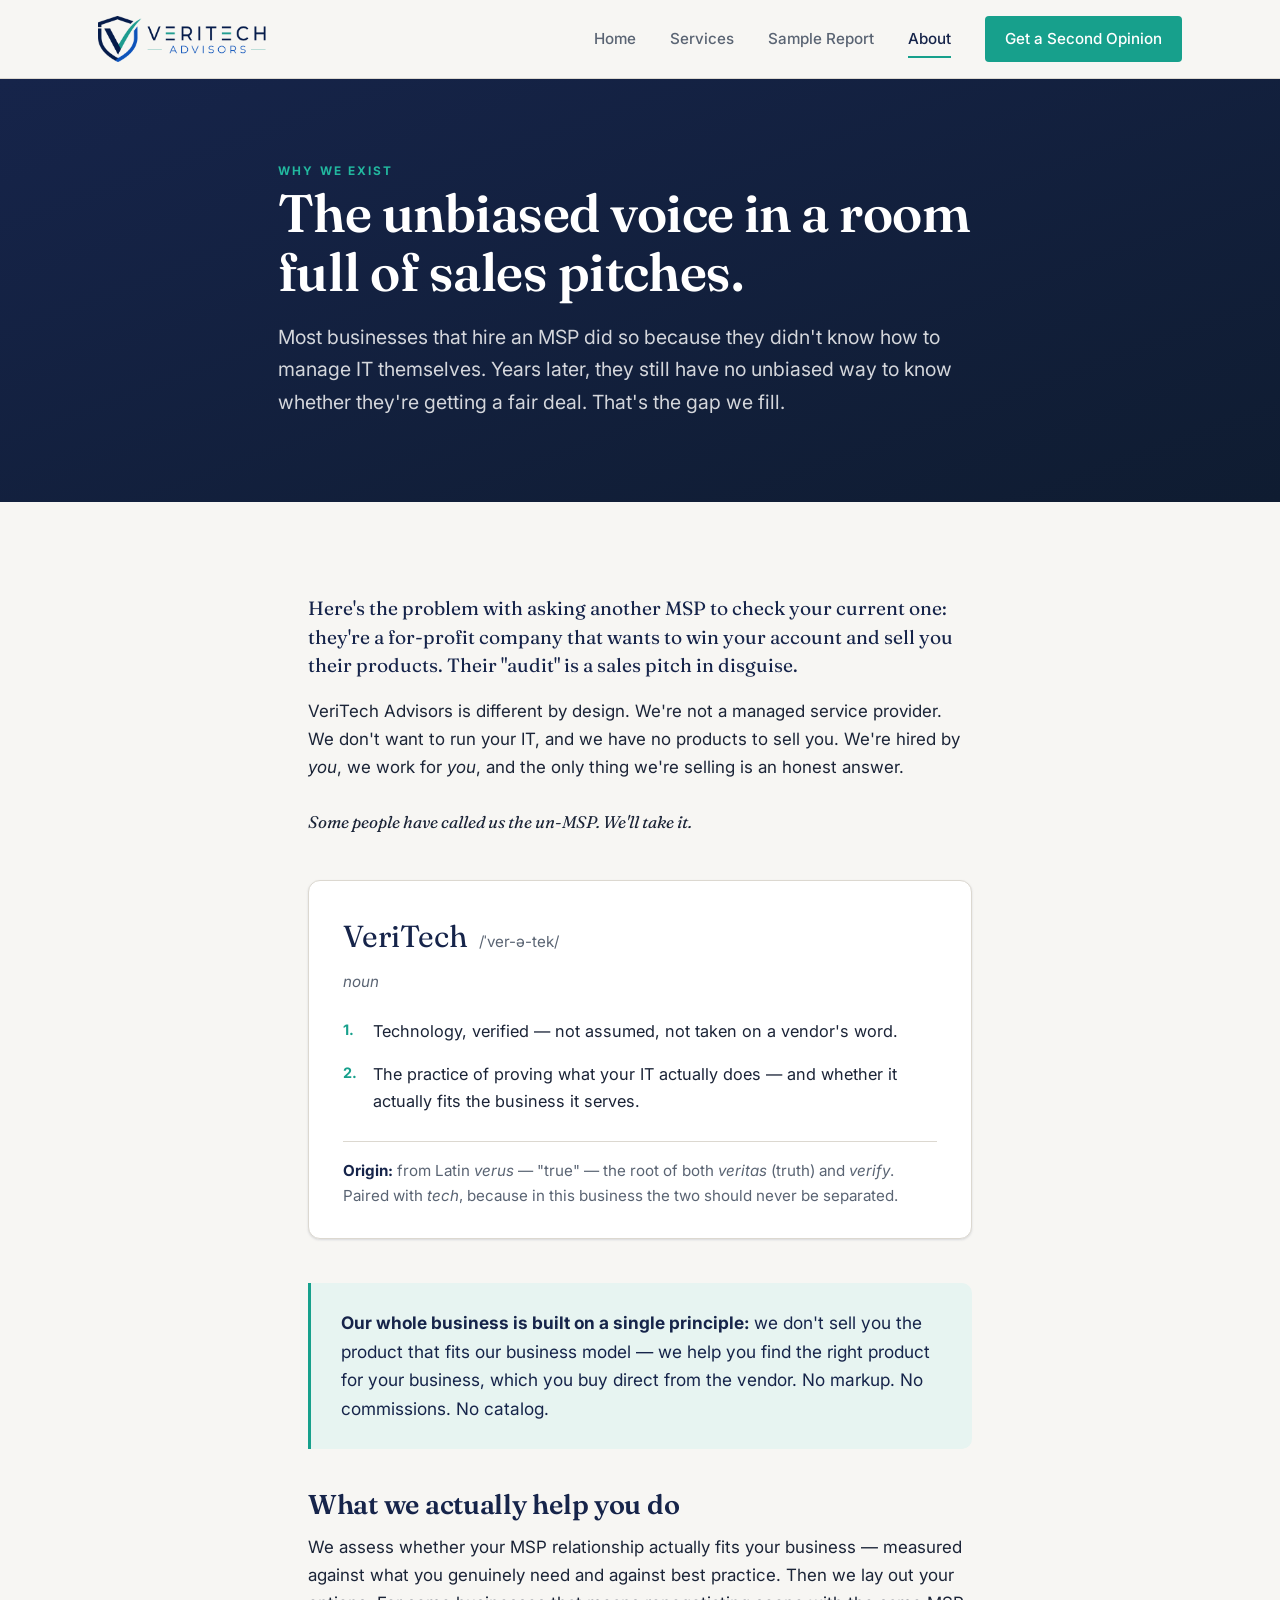
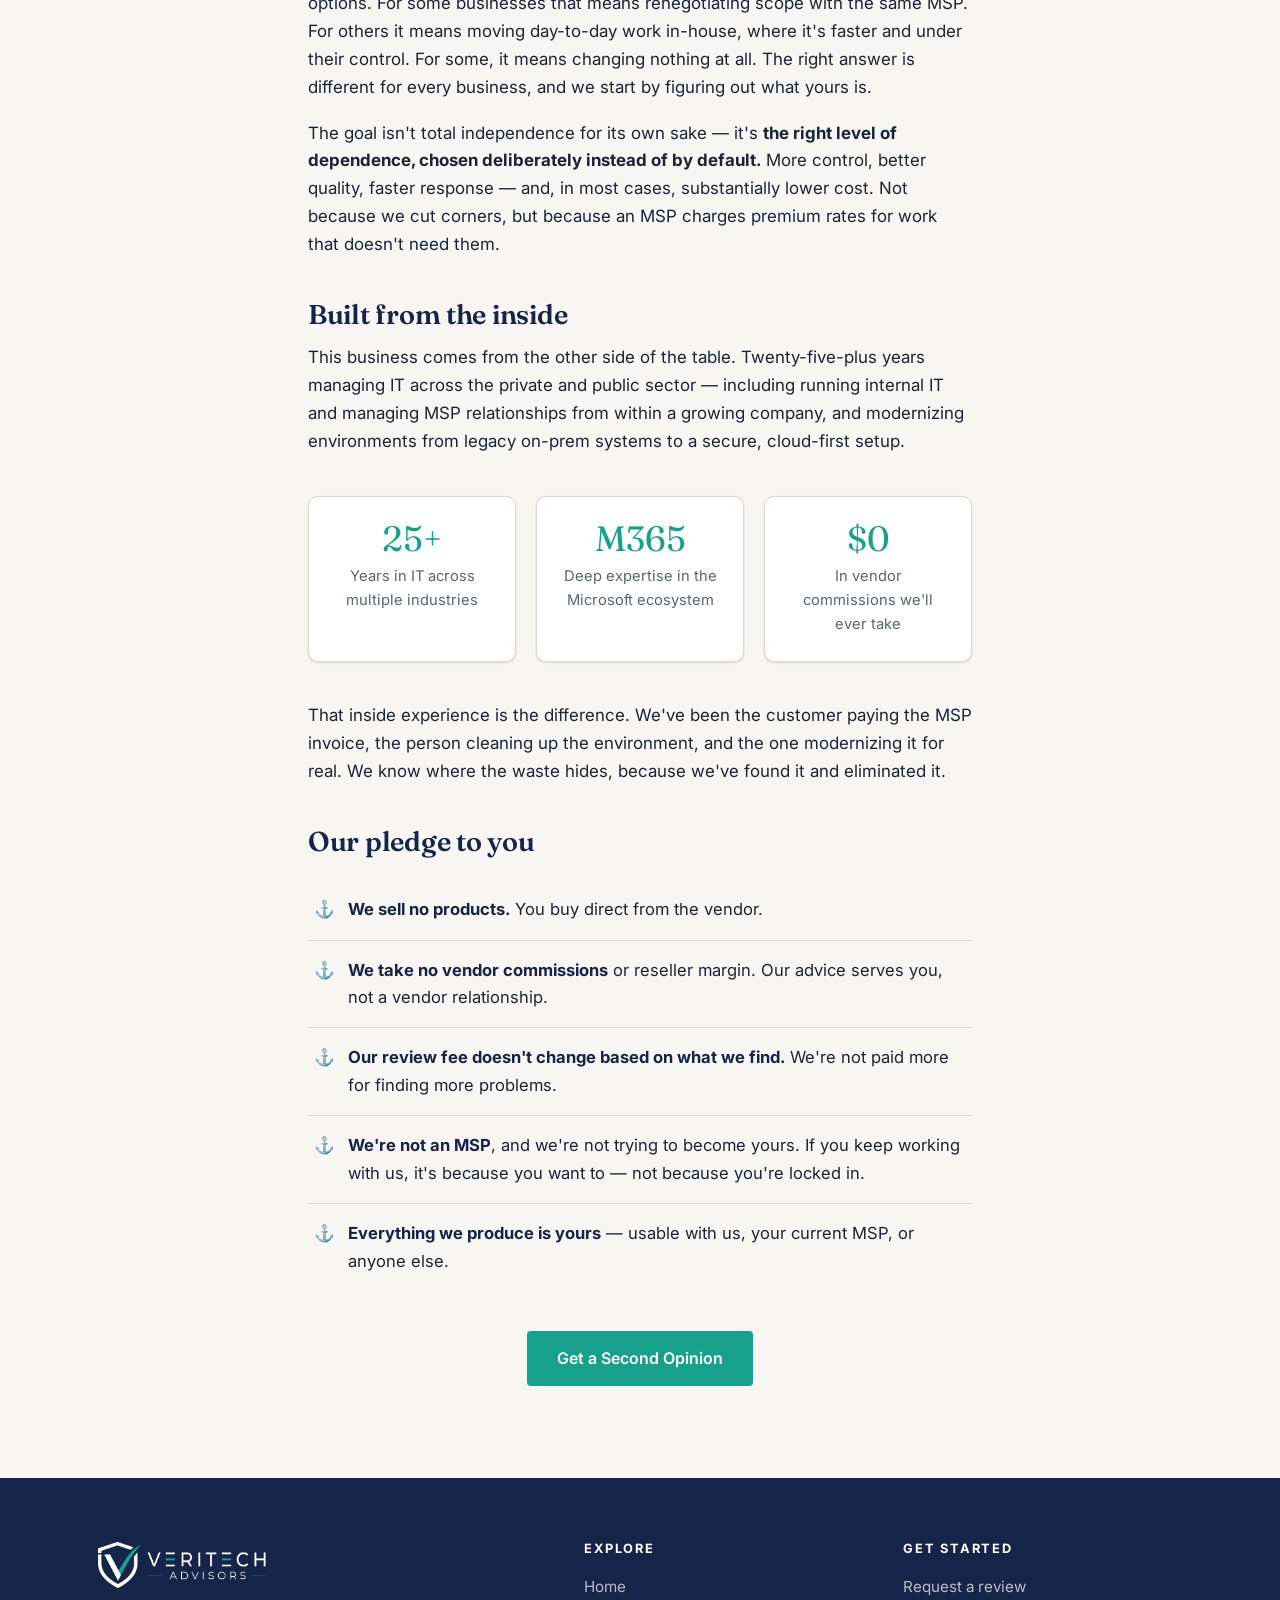
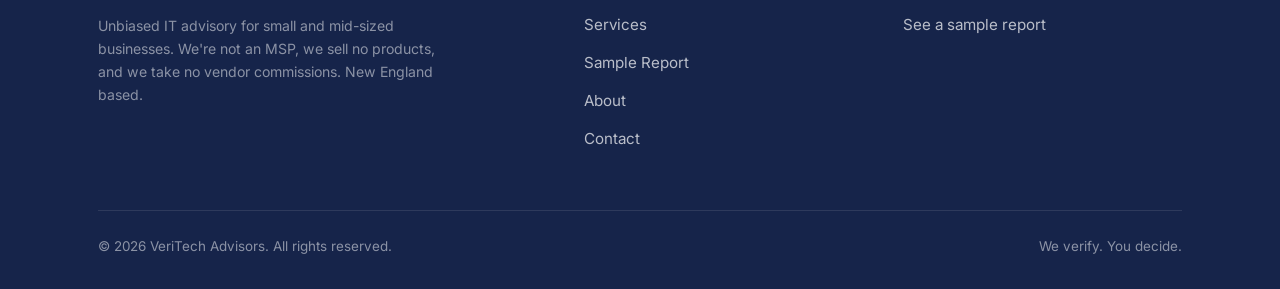
==== about.html @ 430ffaa1 "Update about.html" ====
<!DOCTYPE html>
<html lang="en">
<head>
<meta charset="UTF-8">
<meta name="viewport" content="width=device-width, initial-scale=1.0">
<title>About — VeriTech Advisors</title>
<meta name="description" content="Why VeriTech Advisors exists: unbiased IT advice with no products to sell, built by someone who's managed IT and MSP relationships from the inside.">
<link rel="preconnect" href="https://fonts.googleapis.com">
<link rel="preconnect" href="https://fonts.gstatic.com" crossorigin>
<link href="https://fonts.googleapis.com/css2?family=Fraunces:opsz,wght@9..144,400;9..144,500;9..144,600&family=Inter:wght@400;500;600;700&display=swap" rel="stylesheet">
<link rel="icon" type="image/png" href="assets/mark.png">
<link rel="stylesheet" href="styles.css">
<style>
.page-hero { background: linear-gradient(160deg, var(--navy), #0f1c31); color: var(--white); padding: 76px 0 84px; }
.page-hero .wrap { max-width: 780px; }
.page-hero h1 { color: var(--white); font-size: clamp(2.2rem, 4.5vw, 3.3rem); }
.page-hero p { color: rgba(255,255,255,.82); font-size: 1.22rem; margin-top: 20px; }

.prose { max-width: 720px; margin: 0 auto; }
.prose h2 { font-size: 1.7rem; margin: 40px 0 14px; }
.prose h2:first-child { margin-top: 0; }
.prose p { font-size: 1.06rem; color: var(--ink); margin-bottom: 18px; }
.prose p.big { font-size: 1.2rem; color: var(--navy); font-family: var(--font-display); line-height: 1.5; }

.why { background: var(--teal-soft); border-left: 3px solid var(--teal); padding: 26px 30px; border-radius: 0 10px 10px 0; margin: 30px 0; }
.aside-line { font-family: var(--font-display); font-size: 1.35rem; color: var(--teal); font-style: italic; margin: 26px 0 !important; }

/* etymology / dictionary entry */
.etym {
  background: var(--white); border: 1px solid var(--line);
  border-radius: 12px; padding: 30px 34px; margin: 44px 0;
  box-shadow: var(--shadow-sm);
}
.etym .word {
  font-family: var(--font-display); font-size: 1.9rem; color: var(--navy);
  display: flex; align-items: baseline; gap: 12px; flex-wrap: wrap;
}
.etym .word .pron { font-family: var(--font-body); font-size: .95rem; color: var(--muted); font-weight: 400; }
.etym .pos { font-style: italic; color: var(--muted); font-size: .95rem; margin: 8px 0 16px; }
.etym .defs { list-style: none; }
.etym .defs li {
  padding: 8px 0 8px 30px; position: relative; font-size: 1.02rem; color: var(--ink);
}
.etym .defs li .n {
  position: absolute; left: 0; top: 8px; color: var(--teal);
  font-weight: 700; font-size: .9rem;
}
.etym .root {
  margin-top: 18px; padding-top: 16px; border-top: 1px solid var(--line);
  font-size: .95rem; color: var(--muted);
}
.etym .root strong { color: var(--navy); }
.why p { margin: 0; font-size: 1.08rem; color: var(--navy); }

.creds { display: grid; grid-template-columns: repeat(3,1fr); gap: 20px; margin: 40px 0; }
.cred { background: var(--white); border: 1px solid var(--line); border-radius: 10px; padding: 24px; text-align: center; box-shadow: var(--shadow-sm); }
.cred .n { font-family: var(--font-display); font-size: 2.2rem; color: var(--teal); line-height: 1; }
.cred p { font-size: .92rem; color: var(--muted); margin: 8px 0 0; }

.pledge2 { list-style: none; margin: 24px 0; }
.pledge2 li { padding: 16px 0 16px 40px; position: relative; border-bottom: 1px solid var(--line); font-size: 1.04rem; }
.pledge2 li:last-child { border-bottom: 0; }
.pledge2 li::before { content: '⚓'; position: absolute; left: 6px; }
.pledge2 strong { color: var(--navy); }

@media (max-width: 720px) { .creds { grid-template-columns: 1fr; } }
</style>
</head>
<body>

<header class="site-header">
  <div class="wrap nav">
    <a href="index.html" class="brand"><img src="assets/logo.png" alt="VeriTech Advisors"></a>
    <button class="nav-toggle" aria-label="Menu" onclick="document.getElementById('navlinks').classList.toggle('open')">
      <span></span><span></span><span></span>
    </button>
    <nav class="nav-links" id="navlinks">
      <a href="index.html">Home</a>
      <a href="services.html">Services</a>
      <a href="sample-report.html">Sample Report</a>
      <a href="about.html" class="active">About</a>
      <a href="contact.html" class="nav-cta">Get a Second Opinion</a>
    </nav>
  </div>
</header>

<section class="page-hero">
  <div class="wrap">
    <span class="eyebrow" style="color:var(--teal-bright);">Why we exist</span>
    <h1>The unbiased voice in a room full of sales pitches.</h1>
    <p>Most businesses that hire an MSP did so because they didn't know how to manage IT themselves. Years later, they still have no unbiased way to know whether they're getting a fair deal. That's the gap we fill.</p>
  </div>
</section>

<section class="section">
  <div class="wrap prose">
    <p class="big">Here's the problem with asking another MSP to check your current one: they're a for-profit company that wants to win your account and sell you their products. Their "audit" is a sales pitch in disguise.</p>

    <p>VeriTech Advisors is different by design. We're not a managed service provider. We don't want to run your IT, and we have no products to sell you. We're hired by <em>you</em>, we work for <em>you</em>, and the only thing we're selling is an honest answer.</p>

    <p class="aside-line">Some people have called us the un-MSP. We'll take it.</p>

    <div class="etym">
      <div class="word">VeriTech <span class="pron">/ˈver-ə-tek/</span></div>
      <div class="pos">noun</div>
      <ul class="defs">
        <li><span class="n">1.</span> Technology, verified — not assumed, not taken on a vendor's word.</li>
        <li><span class="n">2.</span> The practice of proving what your IT actually does — and whether it actually fits the business it serves.</li>
      </ul>
      <div class="root">
        <strong>Origin:</strong> from Latin <em>verus</em> — "true" — the root of both <em>veritas</em> (truth) and <em>verify</em>. Paired with <em>tech</em>, because in this business the two should never be separated.
      </div>
    </div>

    <div class="why">
      <p><strong>Our whole business is built on a single principle:</strong> we don't sell you the product that fits our business model — we help you find the right product for your business, which you buy direct from the vendor. No markup. No commissions. No catalog.</p>
    </div>

    <h2>What we actually help you do</h2>
    <p>We assess whether your MSP relationship actually fits your business — measured against what you genuinely need and against best practice. Then we lay out your options. For some businesses that means renegotiating scope with the same MSP. For others it means moving day-to-day work in-house, where it's faster and under their control. For some, it means changing nothing at all. The right answer is different for every business, and we start by figuring out what yours is.</p>

    <p>The goal isn't total independence for its own sake — it's <strong>the right level of dependence, chosen deliberately instead of by default.</strong> More control, better quality, faster response — and, in most cases, substantially lower cost. Not because we cut corners, but because an MSP charges premium rates for work that doesn't need them.</p>

    <h2>Built from the inside</h2>
    <p>This business comes from the other side of the table. Twenty-five-plus years managing IT across the private and public sector — including running internal IT and managing MSP relationships from within a growing company, and modernizing environments from legacy on-prem systems to a secure, cloud-first setup.</p>

    <div class="creds">
      <div class="cred"><div class="n">25+</div><p>Years in IT across multiple industries</p></div>
      <div class="cred"><div class="n">M365</div><p>Deep expertise in the Microsoft ecosystem</p></div>
      <div class="cred"><div class="n">$0</div><p>In vendor commissions we'll ever take</p></div>
    </div>

    <p>That inside experience is the difference. We've been the customer paying the MSP invoice, the person cleaning up the environment, and the one modernizing it for real. We know where the waste hides, because we've found it and eliminated it.</p>

    <h2>Our pledge to you</h2>
    <ul class="pledge2">
      <li><strong>We sell no products.</strong> You buy direct from the vendor.</li>
      <li><strong>We take no vendor commissions</strong> or reseller margin. Our advice serves you, not a vendor relationship.</li>
      <li><strong>Our review fee doesn't change based on what we find.</strong> We're not paid more for finding more problems.</li>
      <li><strong>We're not an MSP</strong>, and we're not trying to become yours. If you keep working with us, it's because you want to — not because you're locked in.</li>
      <li><strong>Everything we produce is yours</strong> — usable with us, your current MSP, or anyone else.</li>
    </ul>

    <div style="text-align:center; margin-top:40px;">
      <a href="contact.html" class="btn btn-primary">Get a Second Opinion</a>
    </div>
  </div>
</section>

<footer class="site-footer">
  <div class="wrap">
    <div class="footer-grid">
      <div>
        <div class="footer-brand"><img src="assets/logo-light.png" alt="VeriTech Advisors"></div>
        <p class="footer-note">Unbiased IT advisory for small and mid-sized businesses. We're not an MSP, we sell no products, and we take no vendor commissions. New England based.</p>
      </div>
      <div>
        <h4>Explore</h4>
        <ul>
          <li><a href="index.html">Home</a></li>
          <li><a href="services.html">Services</a></li>
          <li><a href="sample-report.html">Sample Report</a></li>
          <li><a href="about.html">About</a></li>
          <li><a href="contact.html">Contact</a></li>
        </ul>
      </div>
      <div>
        <h4>Get started</h4>
        <ul>
          <li><a href="contact.html">Request a review</a></li>
          <li><a href="sample-report.html">See a sample report</a></li>
        </ul>
      </div>
    </div>
    <div class="footer-bottom">
      <span>© 2026 VeriTech Advisors. All rights reserved.</span>
      <span>We verify. You decide.</span>
    </div>
  </div>
</footer>

</body>
</html>
---- styles.css ----
/* ============================================
   VERITECH ADVISORS — Shared Styles
   Navy + teal · verification / trust identity
   ============================================ */

:root {
  --navy:        #16244a;
  --navy-800:    #1d2f5c;
  --navy-700:    #274179;
  --teal:        #17a08c;
  --teal-bright: #22b89f;
  --teal-soft:   #e7f4f1;
  --sand:        #f7f6f3;
  --sand-deep:   #edeae4;
  --ink:         #1b2437;
  --muted:       #5a6473;
  --line:        #dcd8d0;
  --white:       #ffffff;
  --danger:      #c0392b;
  --warn:        #d99512;
  --good:        #17a08c;

  --shadow-sm: 0 1px 3px rgba(22,36,74,.08), 0 1px 2px rgba(22,36,74,.06);
  --shadow-md: 0 8px 30px rgba(22,36,74,.10);
  --shadow-lg: 0 20px 60px rgba(22,36,74,.16);

  --font-display: 'Fraunces', Georgia, serif;
  --font-body: 'Inter', -apple-system, BlinkMacSystemFont, 'Segoe UI', sans-serif;

  --wrap: 1140px;
  --radius: 4px;
}

* { box-sizing: border-box; margin: 0; padding: 0; }
html { scroll-behavior: smooth; }
@media (prefers-reduced-motion: reduce) {
  html { scroll-behavior: auto; }
  *, *::before, *::after { animation-duration: .01ms !important; transition-duration: .01ms !important; }
}

body {
  font-family: var(--font-body);
  color: var(--ink);
  background: var(--sand);
  line-height: 1.65;
  -webkit-font-smoothing: antialiased;
  font-size: 17px;
}

.wrap { max-width: var(--wrap); margin: 0 auto; padding: 0 28px; }

h1, h2, h3, h4 { font-family: var(--font-display); font-weight: 600; line-height: 1.12; color: var(--navy); letter-spacing: -.01em; }
a { color: var(--teal); text-decoration: none; }
a:hover { color: var(--teal-bright); }

.eyebrow {
  font-size: .74rem; font-weight: 700; letter-spacing: .18em;
  text-transform: uppercase; color: var(--teal); display: inline-block;
}

/* ---------- Header ---------- */
.site-header {
  position: sticky; top: 0; z-index: 100;
  background: rgba(247,246,243,.94);
  backdrop-filter: blur(10px);
  border-bottom: 1px solid var(--line);
}
.nav { display: flex; align-items: center; justify-content: space-between; height: 78px; }
.brand { display: flex; align-items: center; }
.brand img { height: 46px; width: auto; display: block; }

.nav-links { display: flex; align-items: center; gap: 34px; }
.nav-links a { color: var(--muted); font-size: .95rem; font-weight: 500; position: relative; }
.nav-links a:hover, .nav-links a.active { color: var(--navy); }
.nav-links a.active::after {
  content: ''; position: absolute; left: 0; right: 0; bottom: -6px;
  height: 2px; background: var(--teal);
}
.nav-cta {
  background: var(--teal); color: var(--white) !important;
  padding: 10px 20px; border-radius: var(--radius);
  font-weight: 600; font-size: .92rem; transition: background .2s;
}
.nav-cta:hover { background: var(--teal-bright); color: var(--white) !important; }
.nav-toggle { display: none; background: none; border: 0; cursor: pointer; padding: 8px; }
.nav-toggle span { display: block; width: 24px; height: 2px; background: var(--navy); margin: 5px 0; }

/* ---------- Buttons ---------- */
.btn {
  display: inline-block; font-weight: 600; font-size: 1rem;
  padding: 14px 30px; border-radius: var(--radius);
  cursor: pointer; border: 0; transition: all .2s; font-family: var(--font-body);
}
.btn-primary { background: var(--teal); color: var(--white); }
.btn-primary:hover { background: var(--teal-bright); color: var(--white); transform: translateY(-1px); box-shadow: var(--shadow-md); }
.btn-ghost { background: transparent; color: var(--white); border: 1.5px solid rgba(255,255,255,.4); }
.btn-ghost:hover { border-color: var(--white); color: var(--white); background: rgba(255,255,255,.06); }
.btn-navy { background: var(--navy); color: var(--white); }
.btn-navy:hover { background: var(--navy-700); color: var(--white); transform: translateY(-1px); }

/* ---------- Sections ---------- */
.section { padding: 92px 0; }
.section-title { font-size: clamp(1.9rem, 3.4vw, 2.7rem); margin: 14px 0 0; }
.section-lead { font-size: 1.15rem; color: var(--muted); max-width: 640px; margin-top: 18px; }
.center { text-align: center; }
.center .section-lead { margin-left: auto; margin-right: auto; }

/* ---------- Footer ---------- */
.site-footer { background: var(--navy); color: rgba(255,255,255,.7); padding: 64px 0 32px; }
.footer-grid { display: grid; grid-template-columns: 1.6fr 1fr 1fr; gap: 40px; }
.footer-brand img { height: 46px; margin-bottom: 18px; }
.site-footer h4 { color: var(--white); font-size: .8rem; letter-spacing: .14em; text-transform: uppercase; margin-bottom: 16px; font-family: var(--font-body); font-weight: 700; }
.site-footer ul { list-style: none; }
.site-footer li { margin-bottom: 10px; }
.site-footer a { color: rgba(255,255,255,.7); font-size: .95rem; }
.site-footer a:hover { color: var(--teal-bright); }
.footer-note { color: rgba(255,255,255,.5); font-size: .88rem; max-width: 340px; }
.footer-bottom {
  margin-top: 48px; padding-top: 24px; border-top: 1px solid rgba(255,255,255,.1);
  display: flex; justify-content: space-between; flex-wrap: wrap; gap: 12px;
  font-size: .84rem; color: rgba(255,255,255,.5);
}

/* ---------- Reveal ---------- */
.reveal { opacity: 0; transform: translateY(20px); transition: opacity .7s ease, transform .7s ease; }
.reveal.in { opacity: 1; transform: none; }

@media (max-width: 880px) {
  .nav-links {
    position: fixed; inset: 78px 0 auto 0;
    background: var(--sand); flex-direction: column; gap: 0;
    padding: 12px 0; align-items: stretch;
    border-bottom: 1px solid var(--line);
    transform: translateY(-130%); transition: transform .3s;
    box-shadow: var(--shadow-md);
  }
  .nav-links.open { transform: translateY(0); }
  .nav-links a { padding: 14px 28px; }
  .nav-links a.active::after { display: none; }
  .nav-cta { margin: 8px 28px; text-align: center; }
  .nav-toggle { display: block; }
  .footer-grid { grid-template-columns: 1fr; gap: 32px; }
  .section { padding: 64px 0; }
}
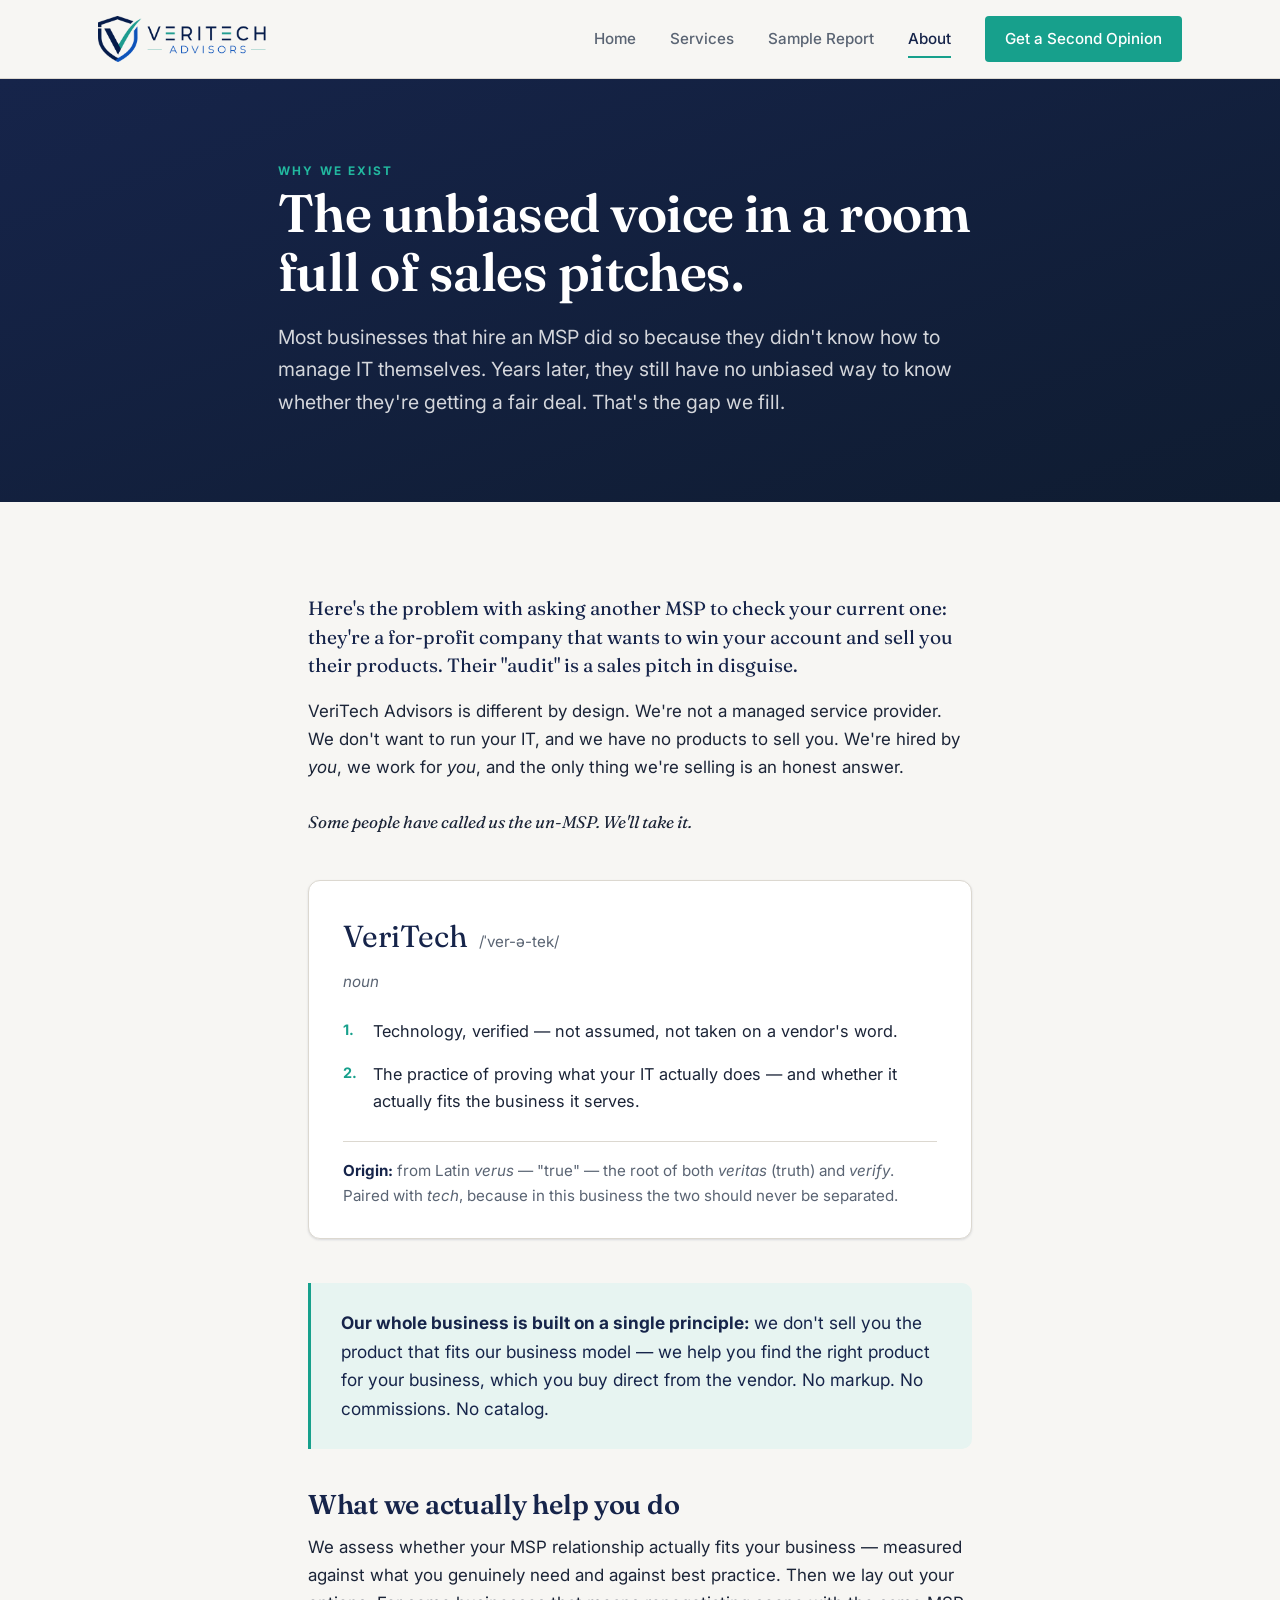
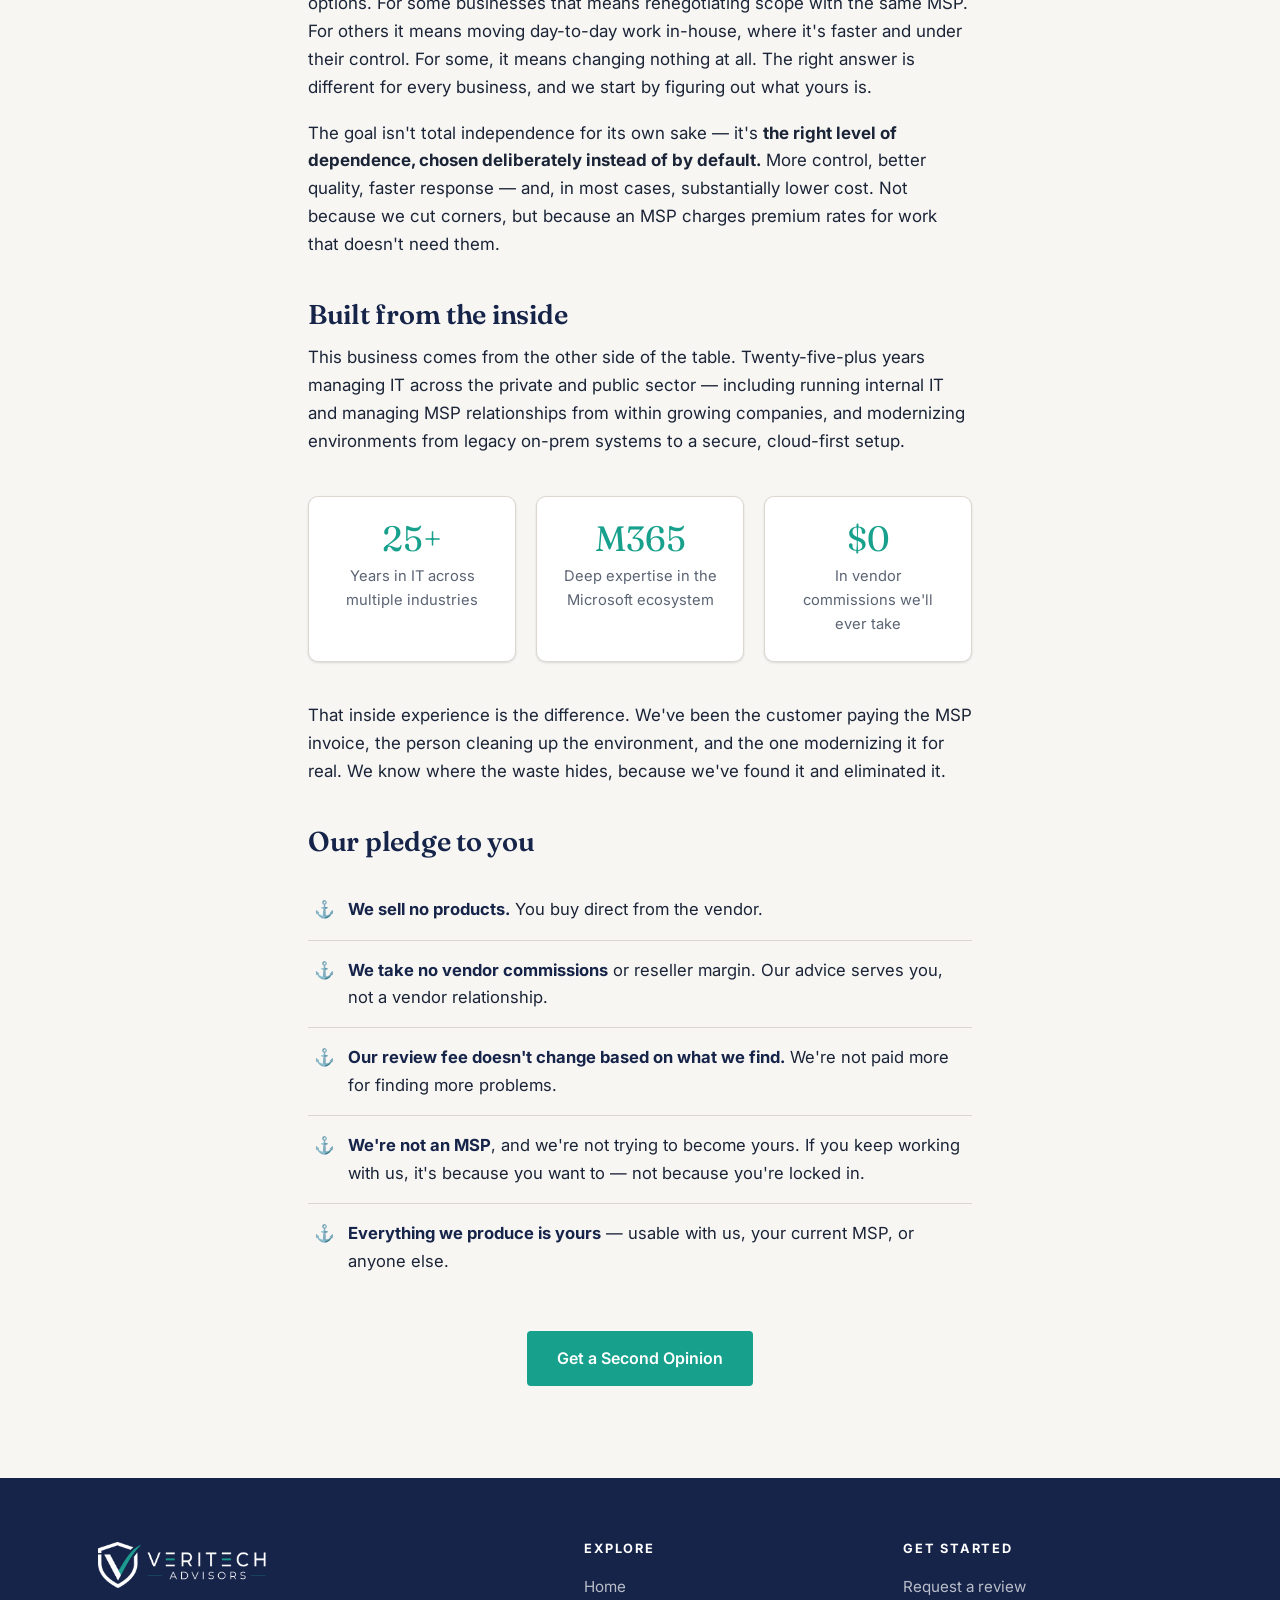
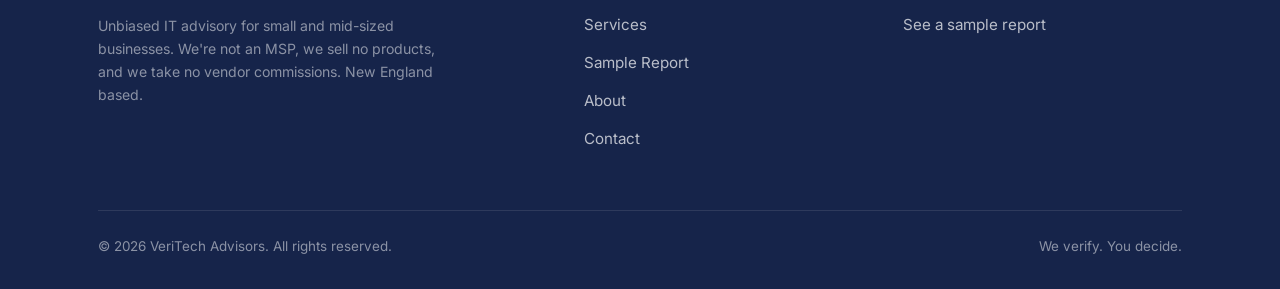
==== commit 86c19494: "Update about.html" ====
--- a/about.html
+++ b/about.html
@@ -122,7 +122,7 @@
     <p>The goal isn't total independence for its own sake — it's <strong>the right level of dependence, chosen deliberately instead of by default.</strong> More control, better quality, faster response — and, in most cases, substantially lower cost. Not because we cut corners, but because an MSP charges premium rates for work that doesn't need them.</p>
 
     <h2>Built from the inside</h2>
-    <p>This business comes from the other side of the table. Twenty-five-plus years managing IT across the private and public sector — including running internal IT and managing MSP relationships from within a growing company, and modernizing environments from legacy on-prem systems to a secure, cloud-first setup.</p>
+    <p>This business comes from the other side of the table. Twenty-five-plus years managing IT across the private and public sector — including running internal IT and managing MSP relationships from within growing companies, and modernizing environments from legacy on-prem systems to a secure, cloud-first setup.</p>
 
     <div class="creds">
       <div class="cred"><div class="n">25+</div><p>Years in IT across multiple industries</p></div>
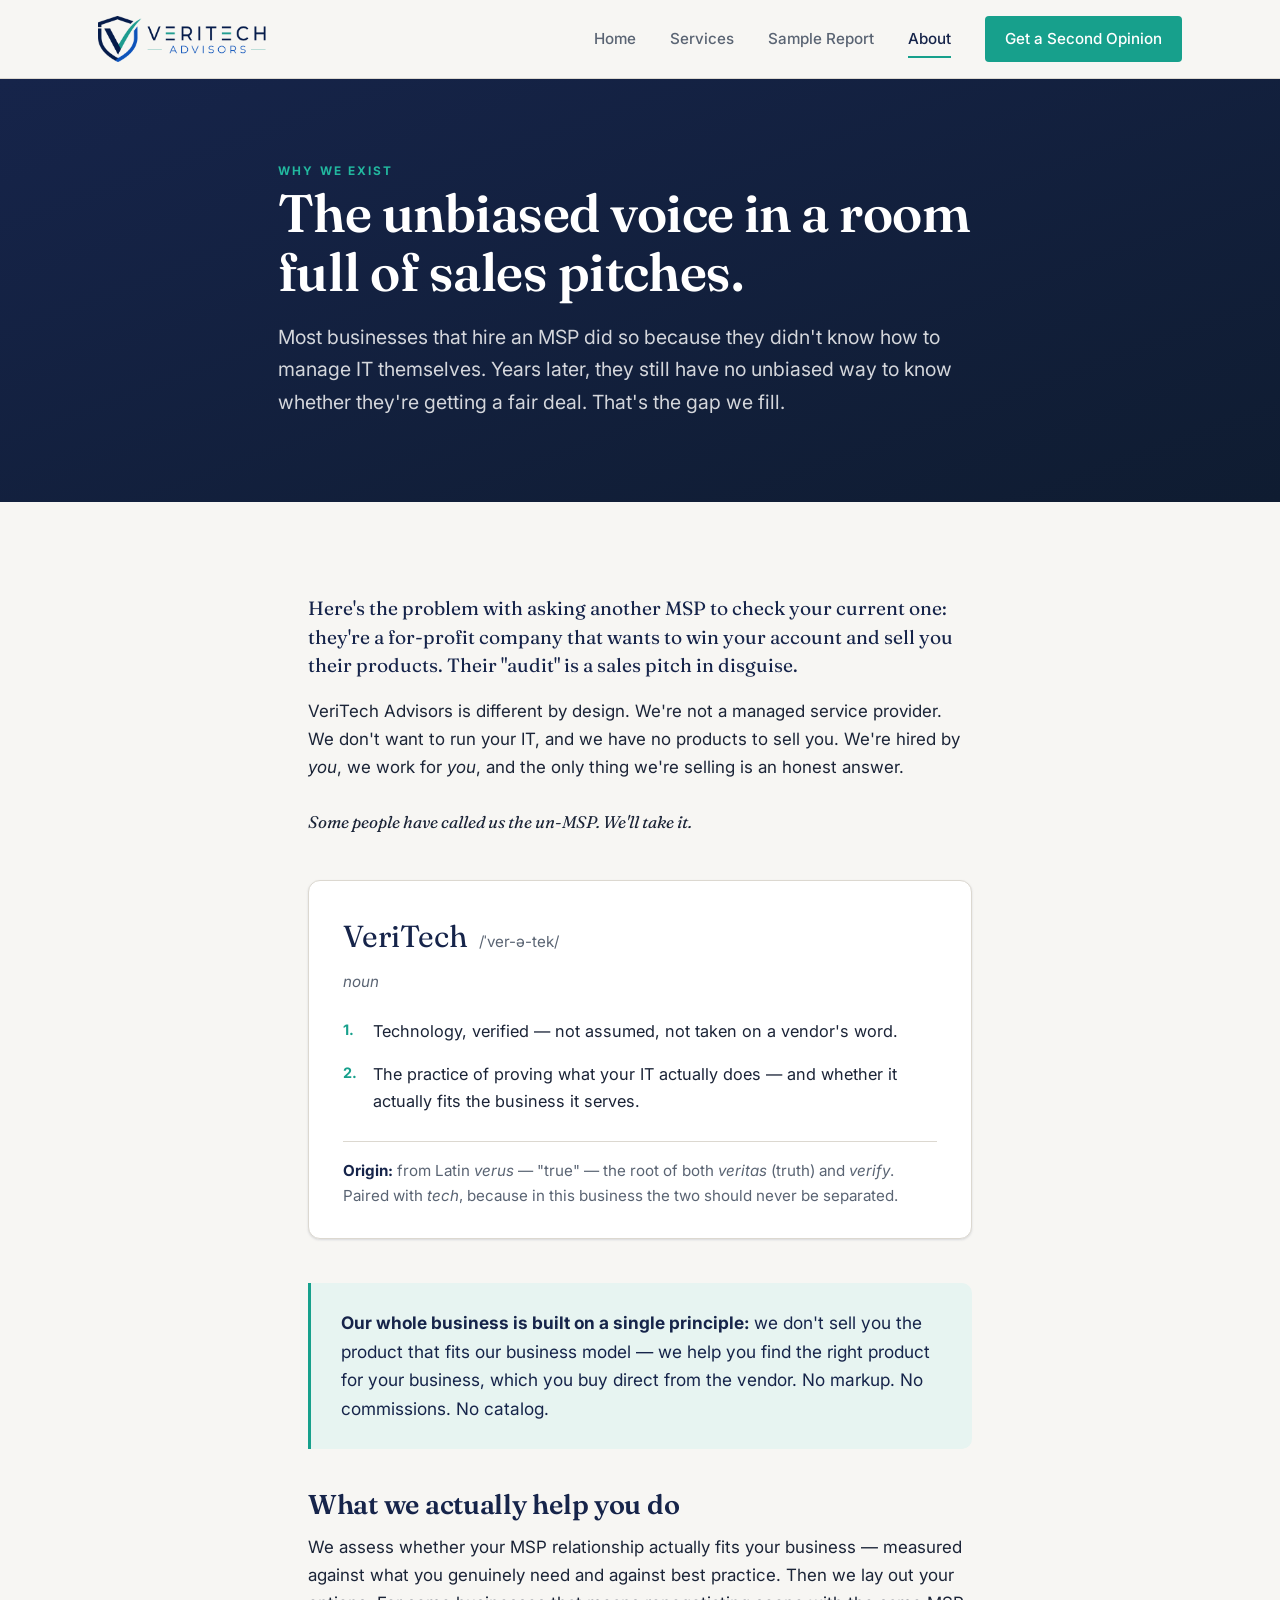
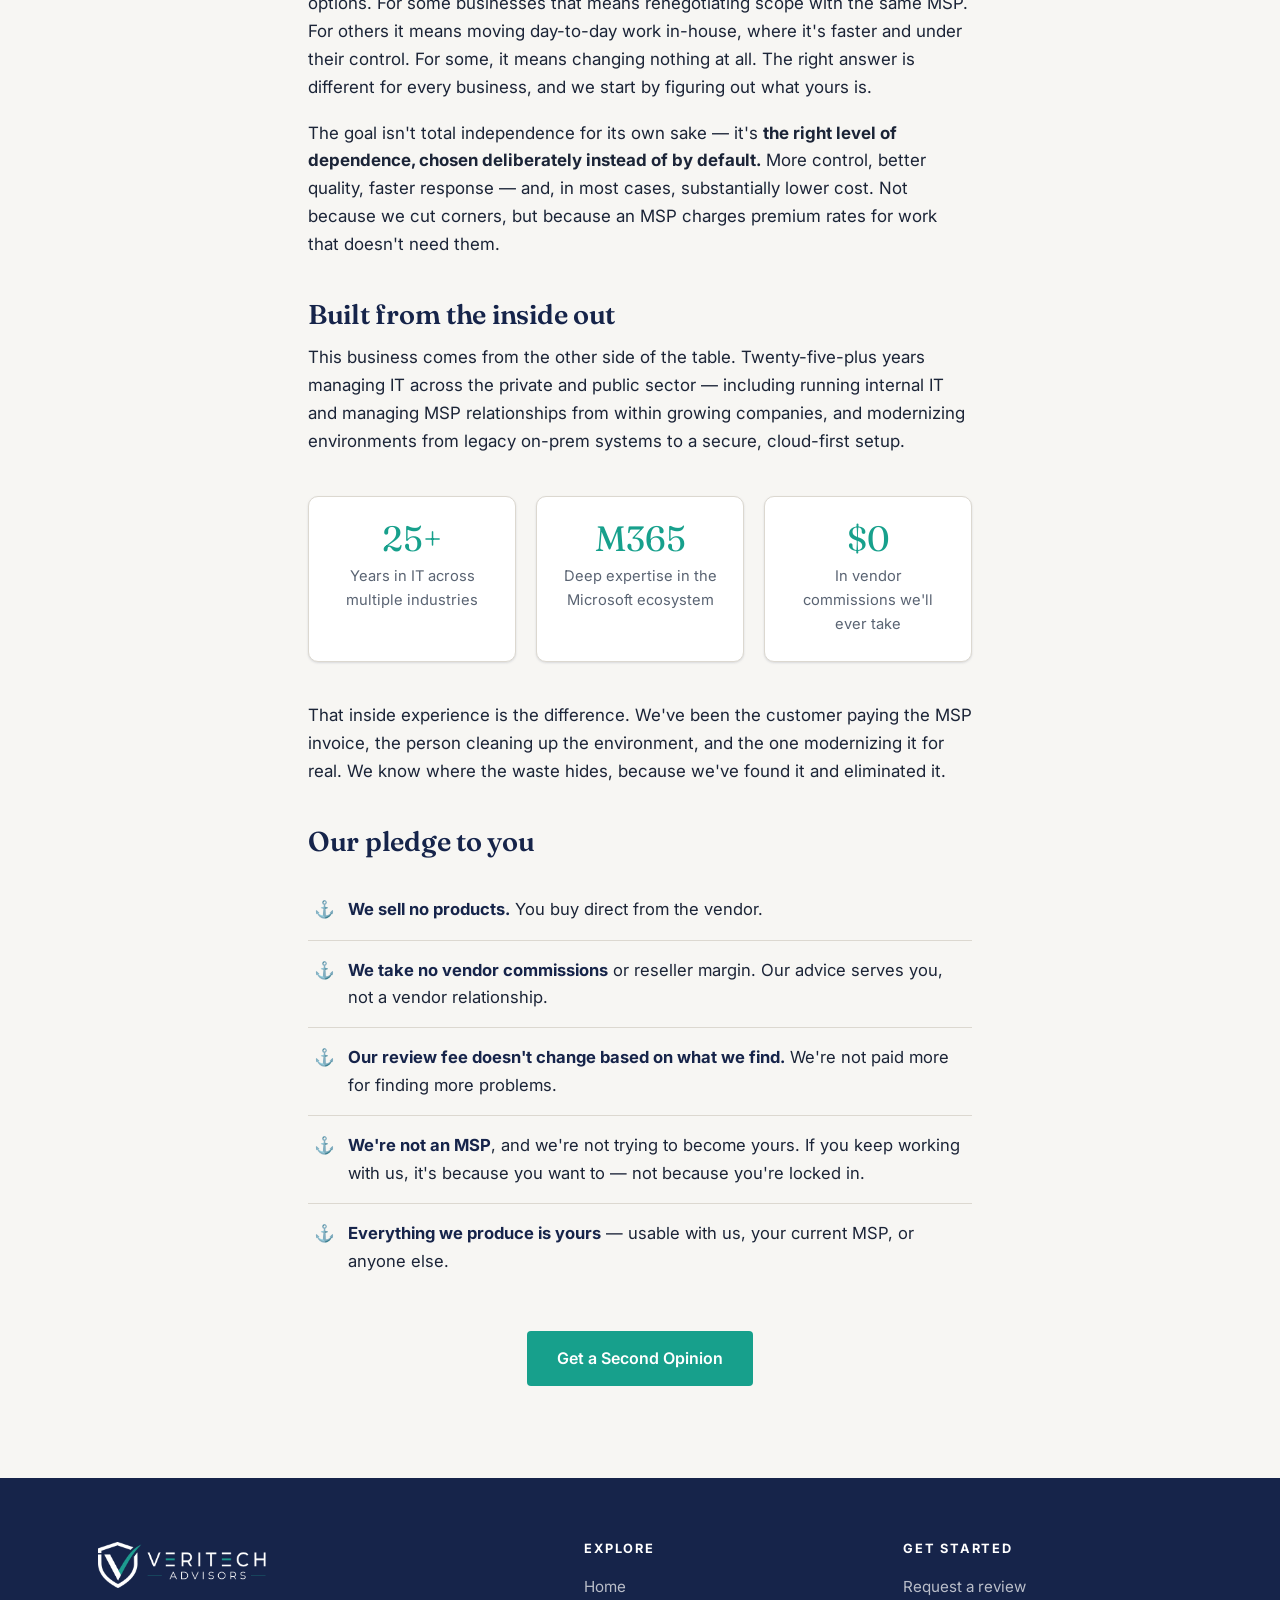
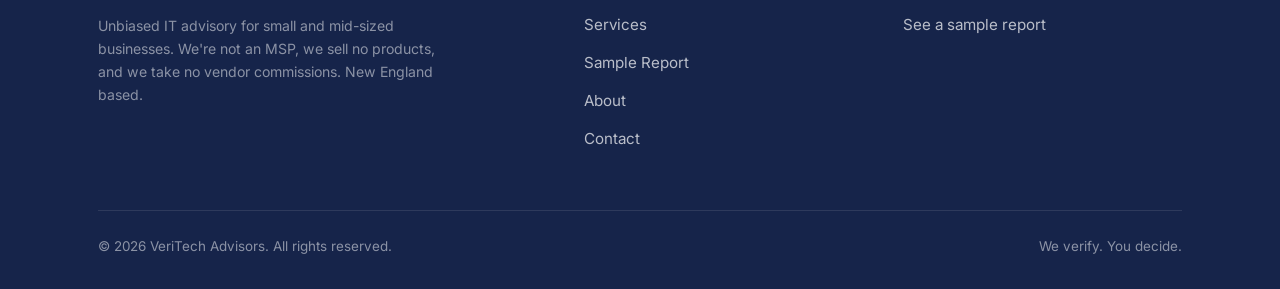
==== commit 7f849130: "Update about.html" ====
--- a/about.html
+++ b/about.html
@@ -121,7 +121,7 @@
 
     <p>The goal isn't total independence for its own sake — it's <strong>the right level of dependence, chosen deliberately instead of by default.</strong> More control, better quality, faster response — and, in most cases, substantially lower cost. Not because we cut corners, but because an MSP charges premium rates for work that doesn't need them.</p>
 
-    <h2>Built from the inside</h2>
+    <h2>Built from the inside out</h2>
     <p>This business comes from the other side of the table. Twenty-five-plus years managing IT across the private and public sector — including running internal IT and managing MSP relationships from within growing companies, and modernizing environments from legacy on-prem systems to a secure, cloud-first setup.</p>
 
     <div class="creds">
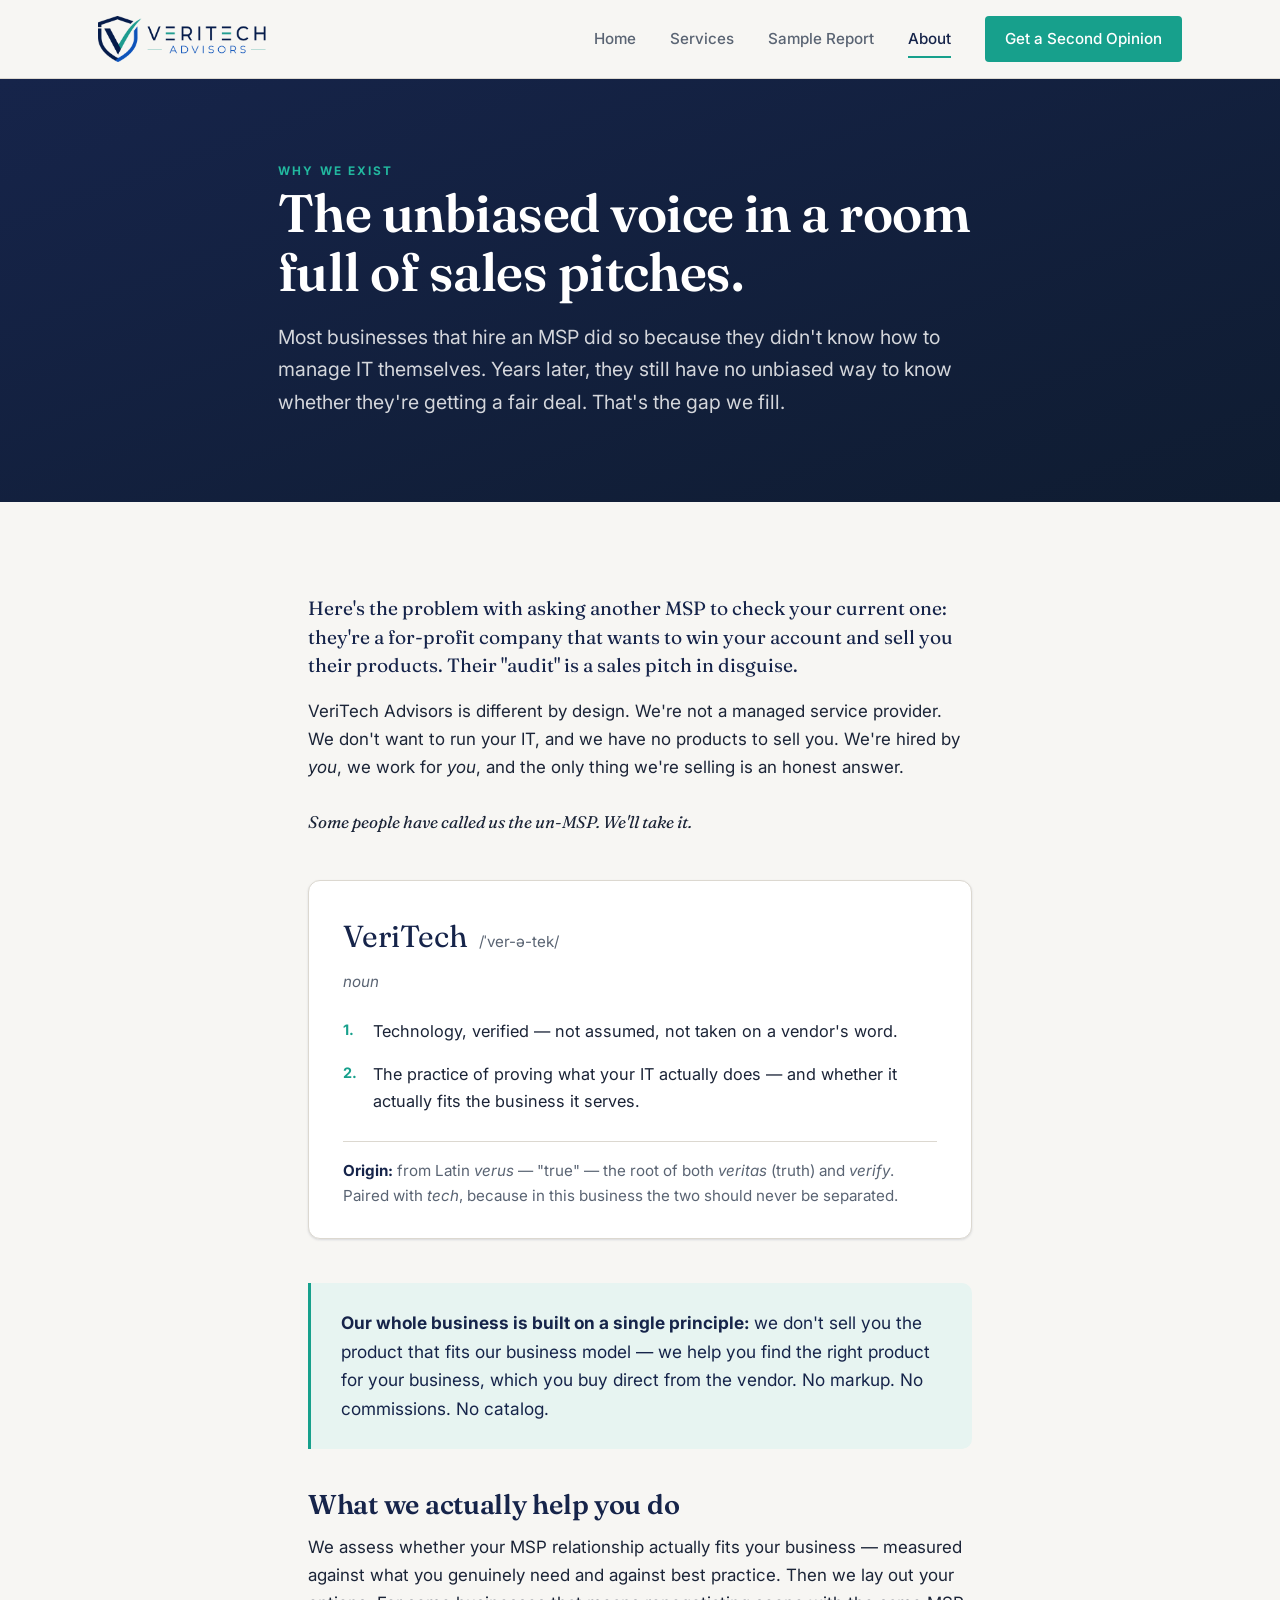
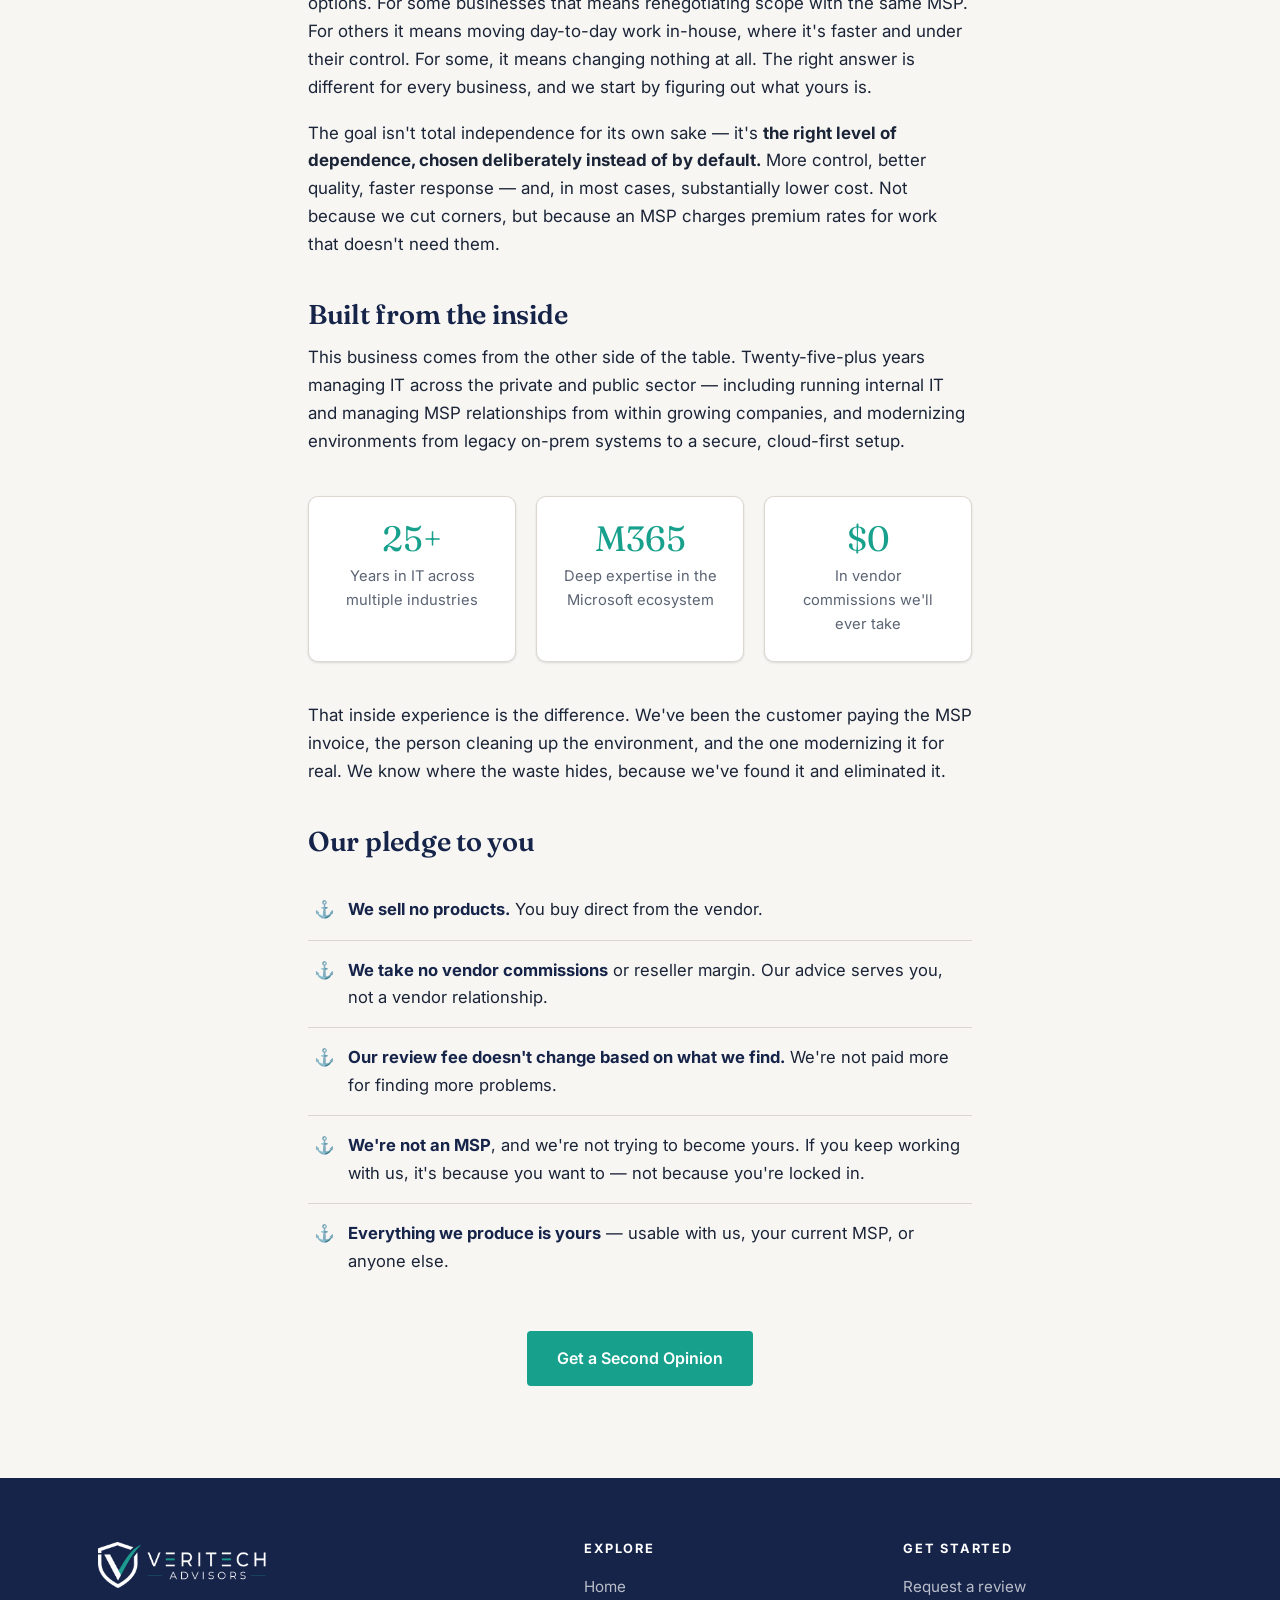
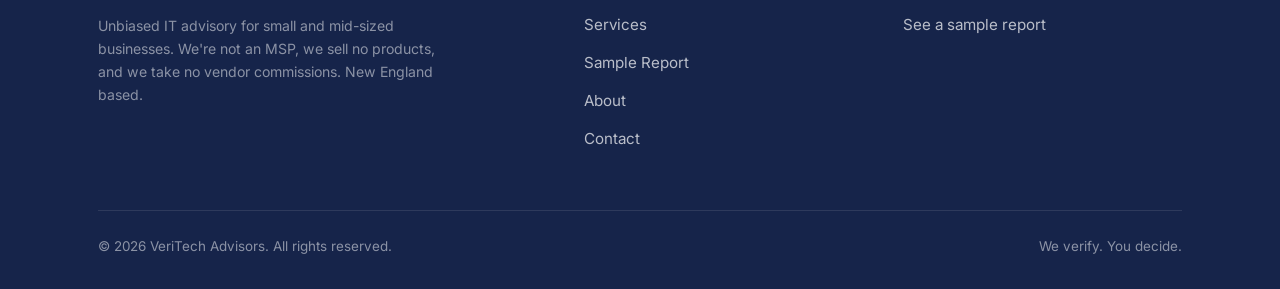
==== commit 3785adbf: "Update about.html" ====
--- a/about.html
+++ b/about.html
@@ -121,7 +121,7 @@
 
     <p>The goal isn't total independence for its own sake — it's <strong>the right level of dependence, chosen deliberately instead of by default.</strong> More control, better quality, faster response — and, in most cases, substantially lower cost. Not because we cut corners, but because an MSP charges premium rates for work that doesn't need them.</p>
 
-    <h2>Built from the inside out</h2>
+    <h2>Built from the inside</h2>
     <p>This business comes from the other side of the table. Twenty-five-plus years managing IT across the private and public sector — including running internal IT and managing MSP relationships from within growing companies, and modernizing environments from legacy on-prem systems to a secure, cloud-first setup.</p>
 
     <div class="creds">
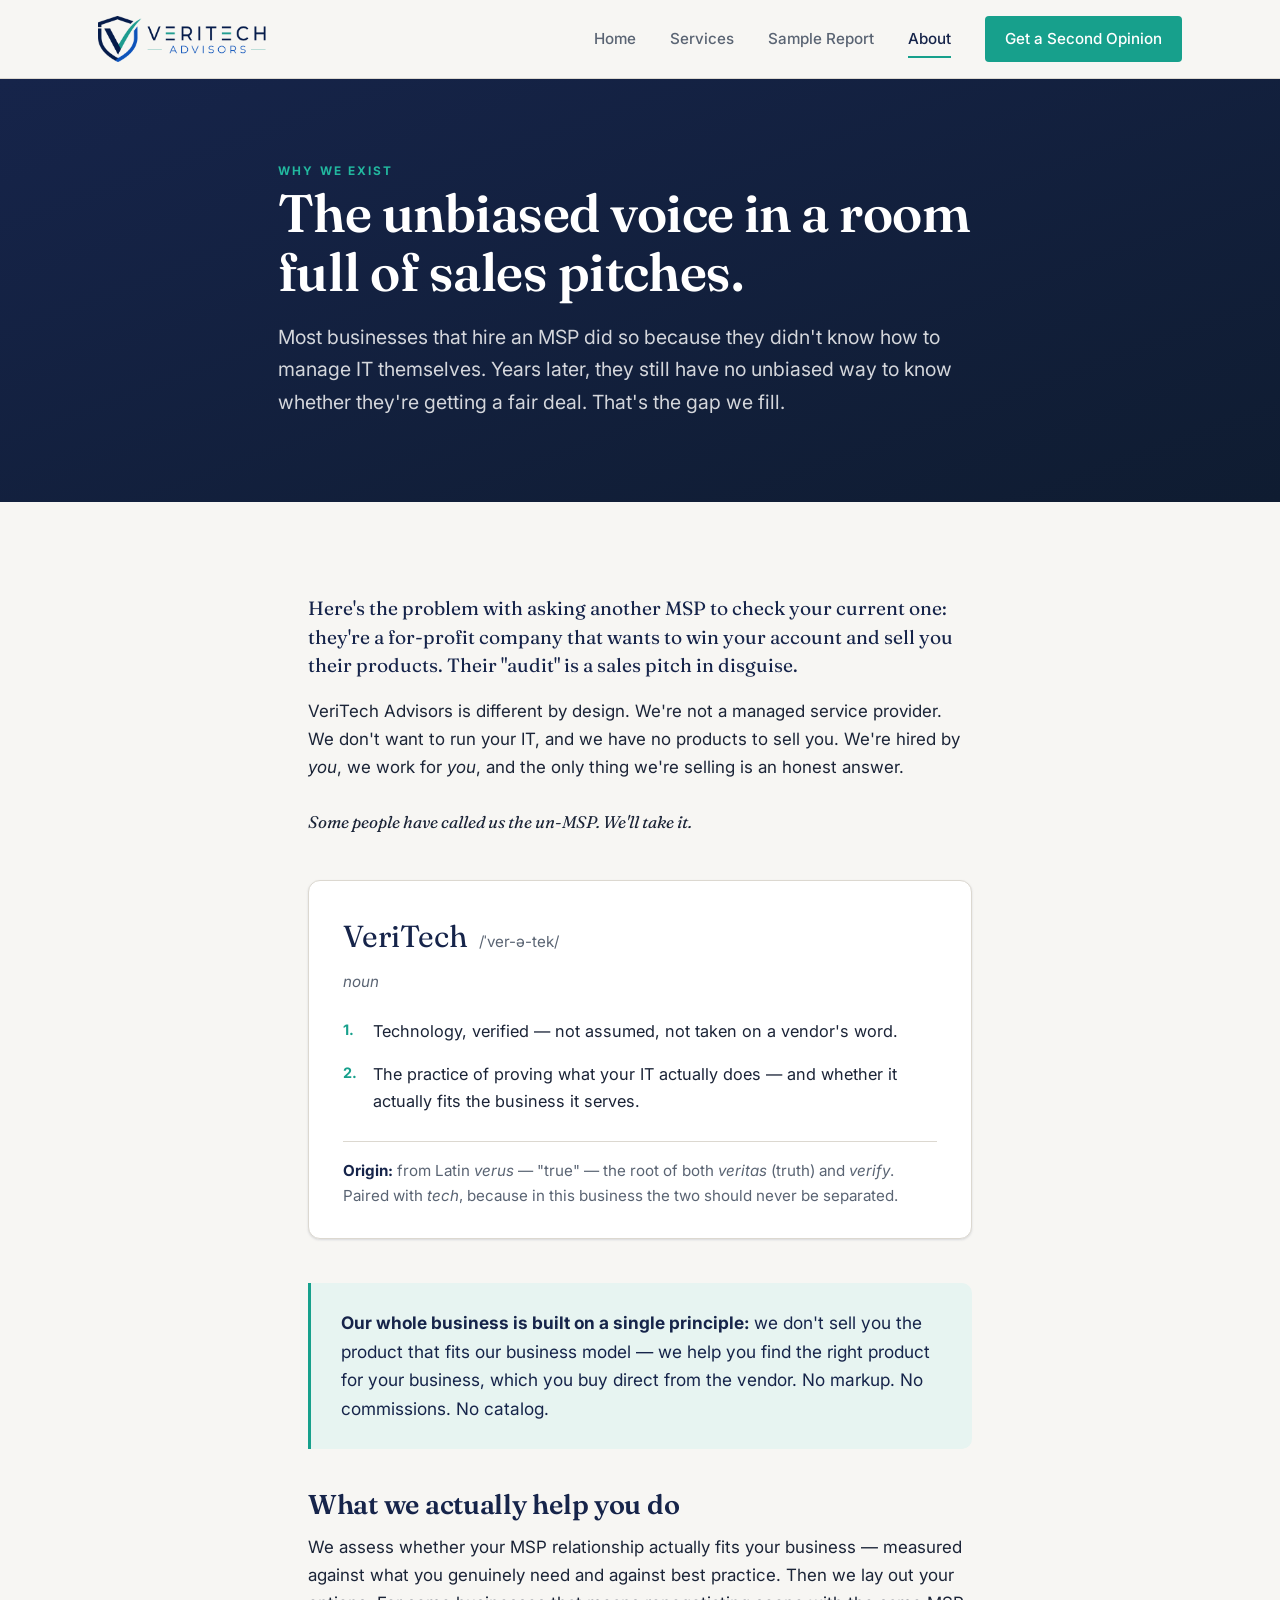
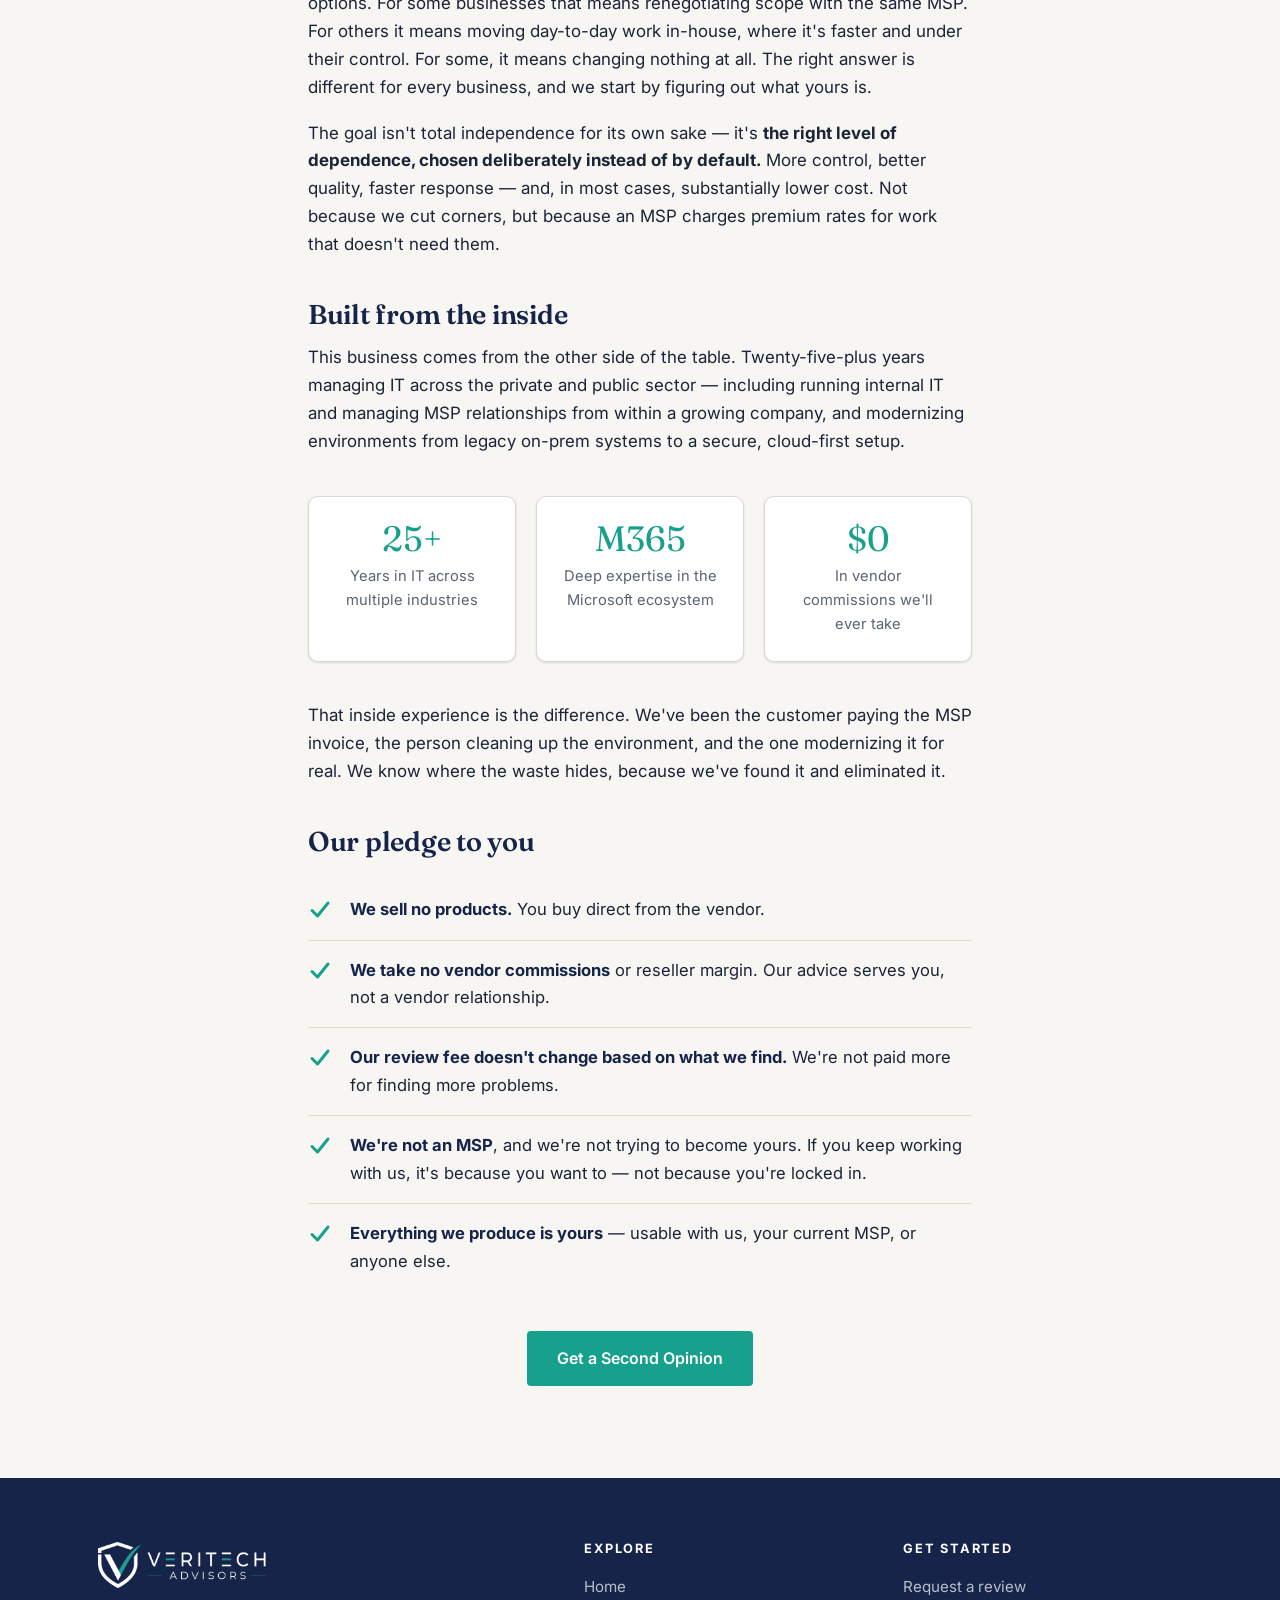
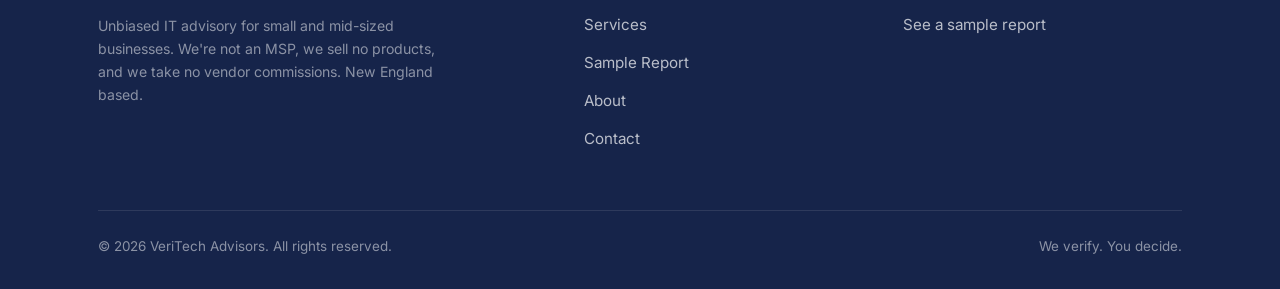
==== commit e4f061c8: "Add files via upload" ====
--- a/about.html
+++ b/about.html
@@ -58,9 +58,17 @@
 .cred p { font-size: .92rem; color: var(--muted); margin: 8px 0 0; }
 
 .pledge2 { list-style: none; margin: 24px 0; }
-.pledge2 li { padding: 16px 0 16px 40px; position: relative; border-bottom: 1px solid var(--line); font-size: 1.04rem; }
+.pledge2 li {
+  padding: 16px 0 16px 42px; position: relative;
+  border-bottom: 1px solid var(--line); font-size: 1.04rem;
+}
 .pledge2 li:last-child { border-bottom: 0; }
-.pledge2 li::before { content: '⚓'; position: absolute; left: 6px; }
+.pledge2 li::before {
+  content: ''; position: absolute; left: 0; top: 18px;
+  width: 24px; height: 24px;
+  background-image: url("data:image/svg+xml;charset=utf-8,%3Csvg xmlns='http://www.w3.org/2000/svg' viewBox='0 0 24 24' fill='none' stroke='%2317a08c' stroke-width='3' stroke-linecap='round' stroke-linejoin='round'%3E%3Cpath d='M4 12.5 L9.5 18 L20 5'/%3E%3C/svg%3E");
+  background-repeat: no-repeat; background-size: contain;
+}
 .pledge2 strong { color: var(--navy); }
 
 @media (max-width: 720px) { .creds { grid-template-columns: 1fr; } }
@@ -122,7 +130,7 @@
     <p>The goal isn't total independence for its own sake — it's <strong>the right level of dependence, chosen deliberately instead of by default.</strong> More control, better quality, faster response — and, in most cases, substantially lower cost. Not because we cut corners, but because an MSP charges premium rates for work that doesn't need them.</p>
 
     <h2>Built from the inside</h2>
-    <p>This business comes from the other side of the table. Twenty-five-plus years managing IT across the private and public sector — including running internal IT and managing MSP relationships from within growing companies, and modernizing environments from legacy on-prem systems to a secure, cloud-first setup.</p>
+    <p>This business comes from the other side of the table. Twenty-five-plus years managing IT across the private and public sector — including running internal IT and managing MSP relationships from within a growing company, and modernizing environments from legacy on-prem systems to a secure, cloud-first setup.</p>
 
     <div class="creds">
       <div class="cred"><div class="n">25+</div><p>Years in IT across multiple industries</p></div>
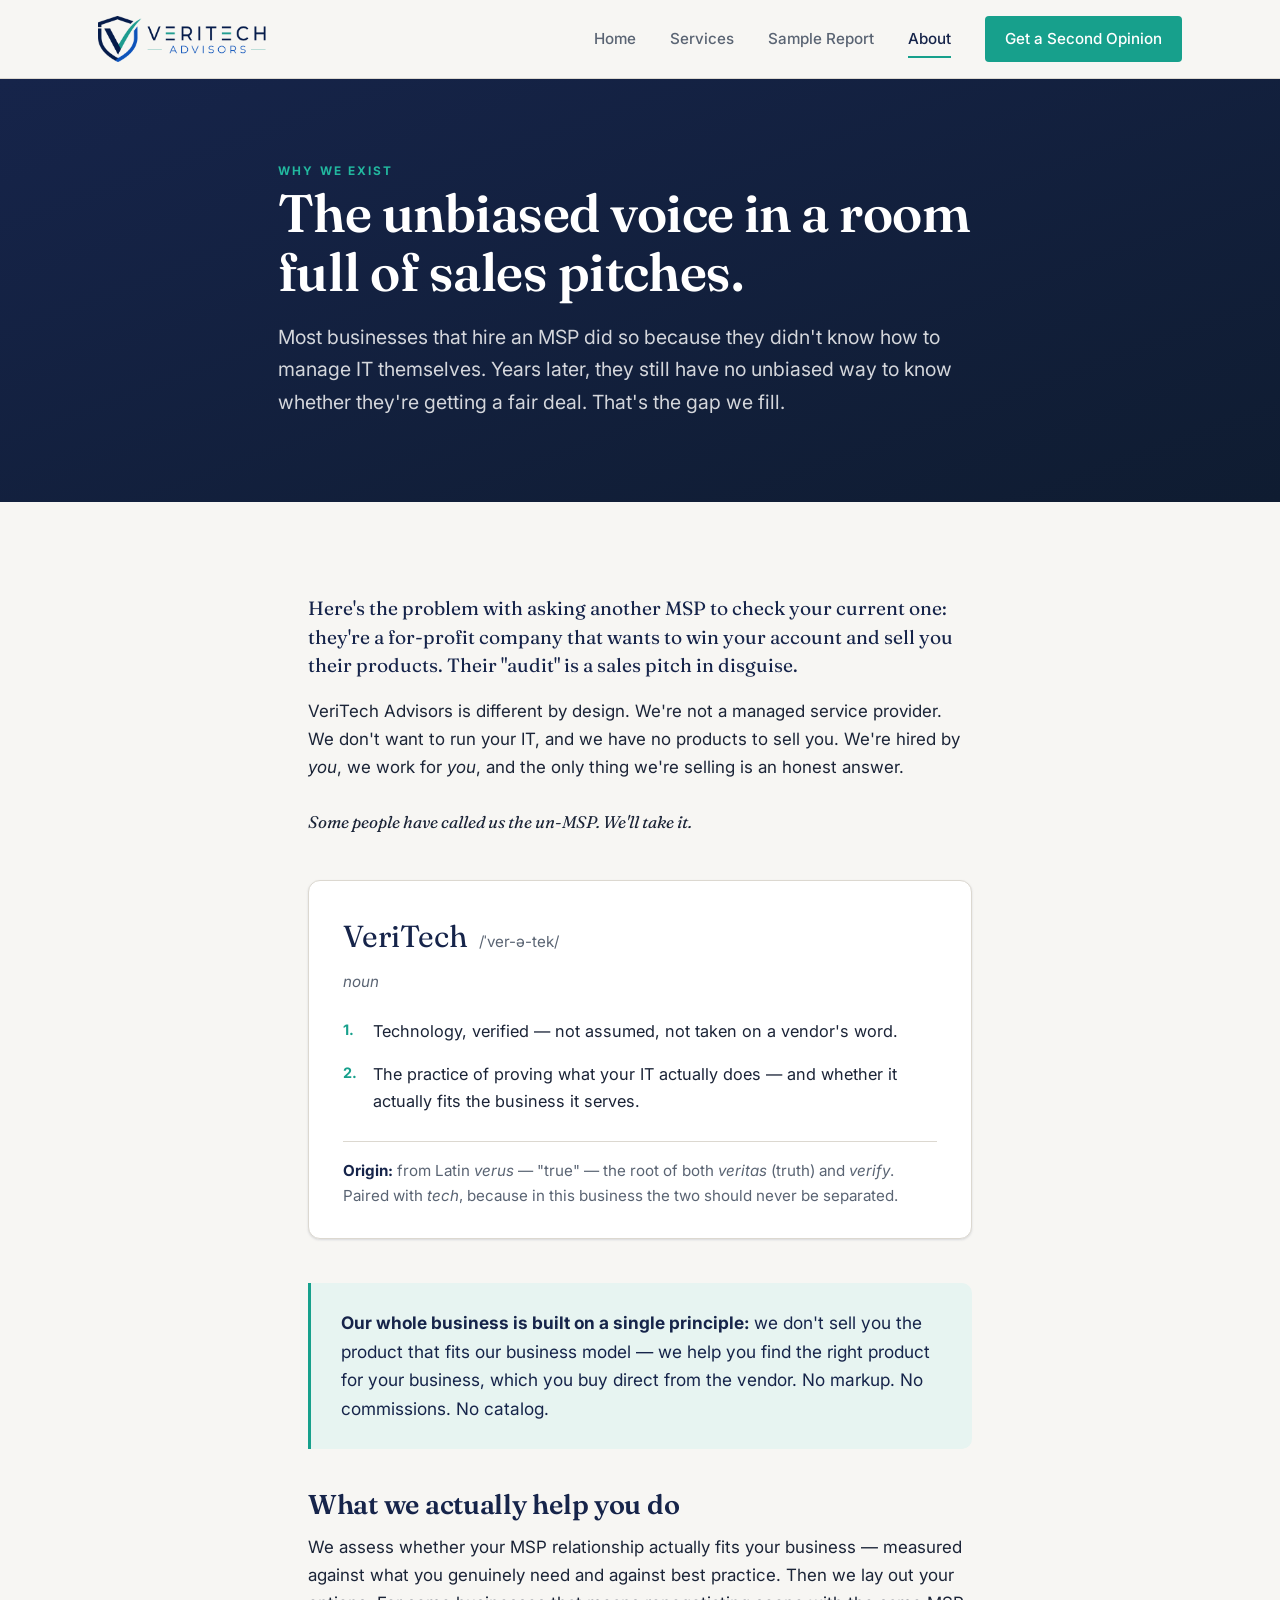
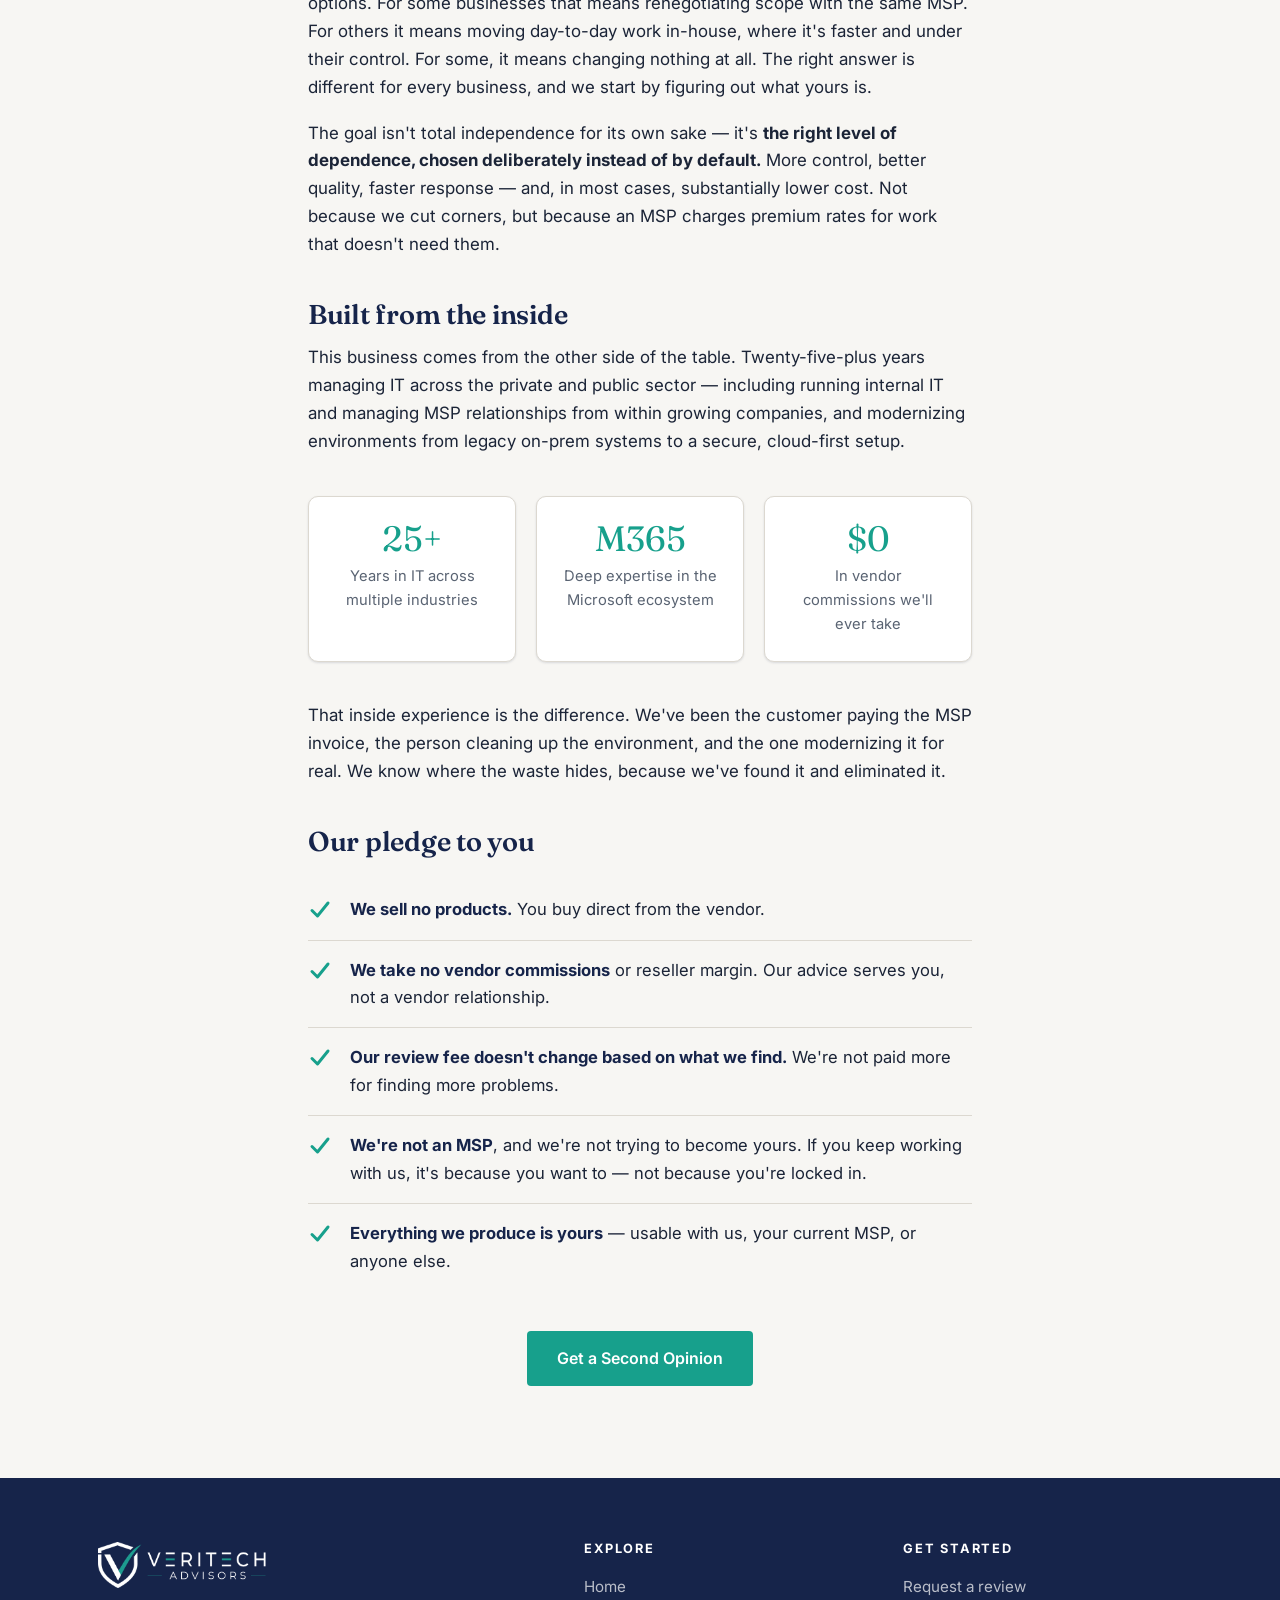
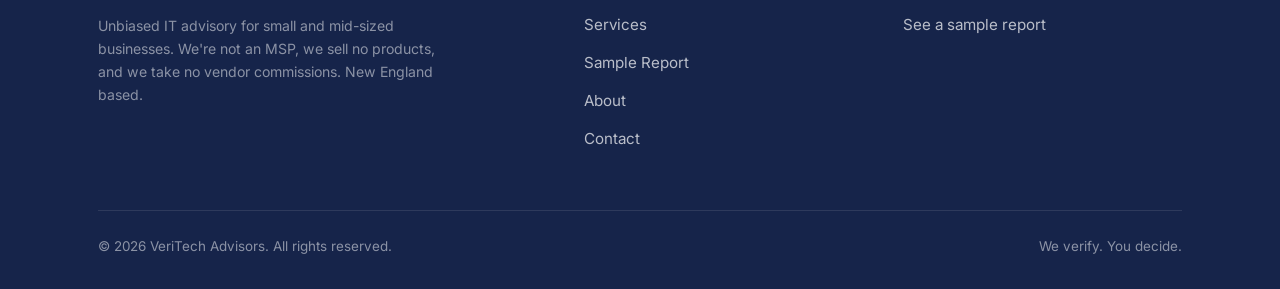
==== commit 059c296e: "Update about.html" ====
--- a/about.html
+++ b/about.html
@@ -130,7 +130,7 @@
     <p>The goal isn't total independence for its own sake — it's <strong>the right level of dependence, chosen deliberately instead of by default.</strong> More control, better quality, faster response — and, in most cases, substantially lower cost. Not because we cut corners, but because an MSP charges premium rates for work that doesn't need them.</p>
 
     <h2>Built from the inside</h2>
-    <p>This business comes from the other side of the table. Twenty-five-plus years managing IT across the private and public sector — including running internal IT and managing MSP relationships from within a growing company, and modernizing environments from legacy on-prem systems to a secure, cloud-first setup.</p>
+    <p>This business comes from the other side of the table. Twenty-five-plus years managing IT across the private and public sector — including running internal IT and managing MSP relationships from within growing companies, and modernizing environments from legacy on-prem systems to a secure, cloud-first setup.</p>
 
     <div class="creds">
       <div class="cred"><div class="n">25+</div><p>Years in IT across multiple industries</p></div>
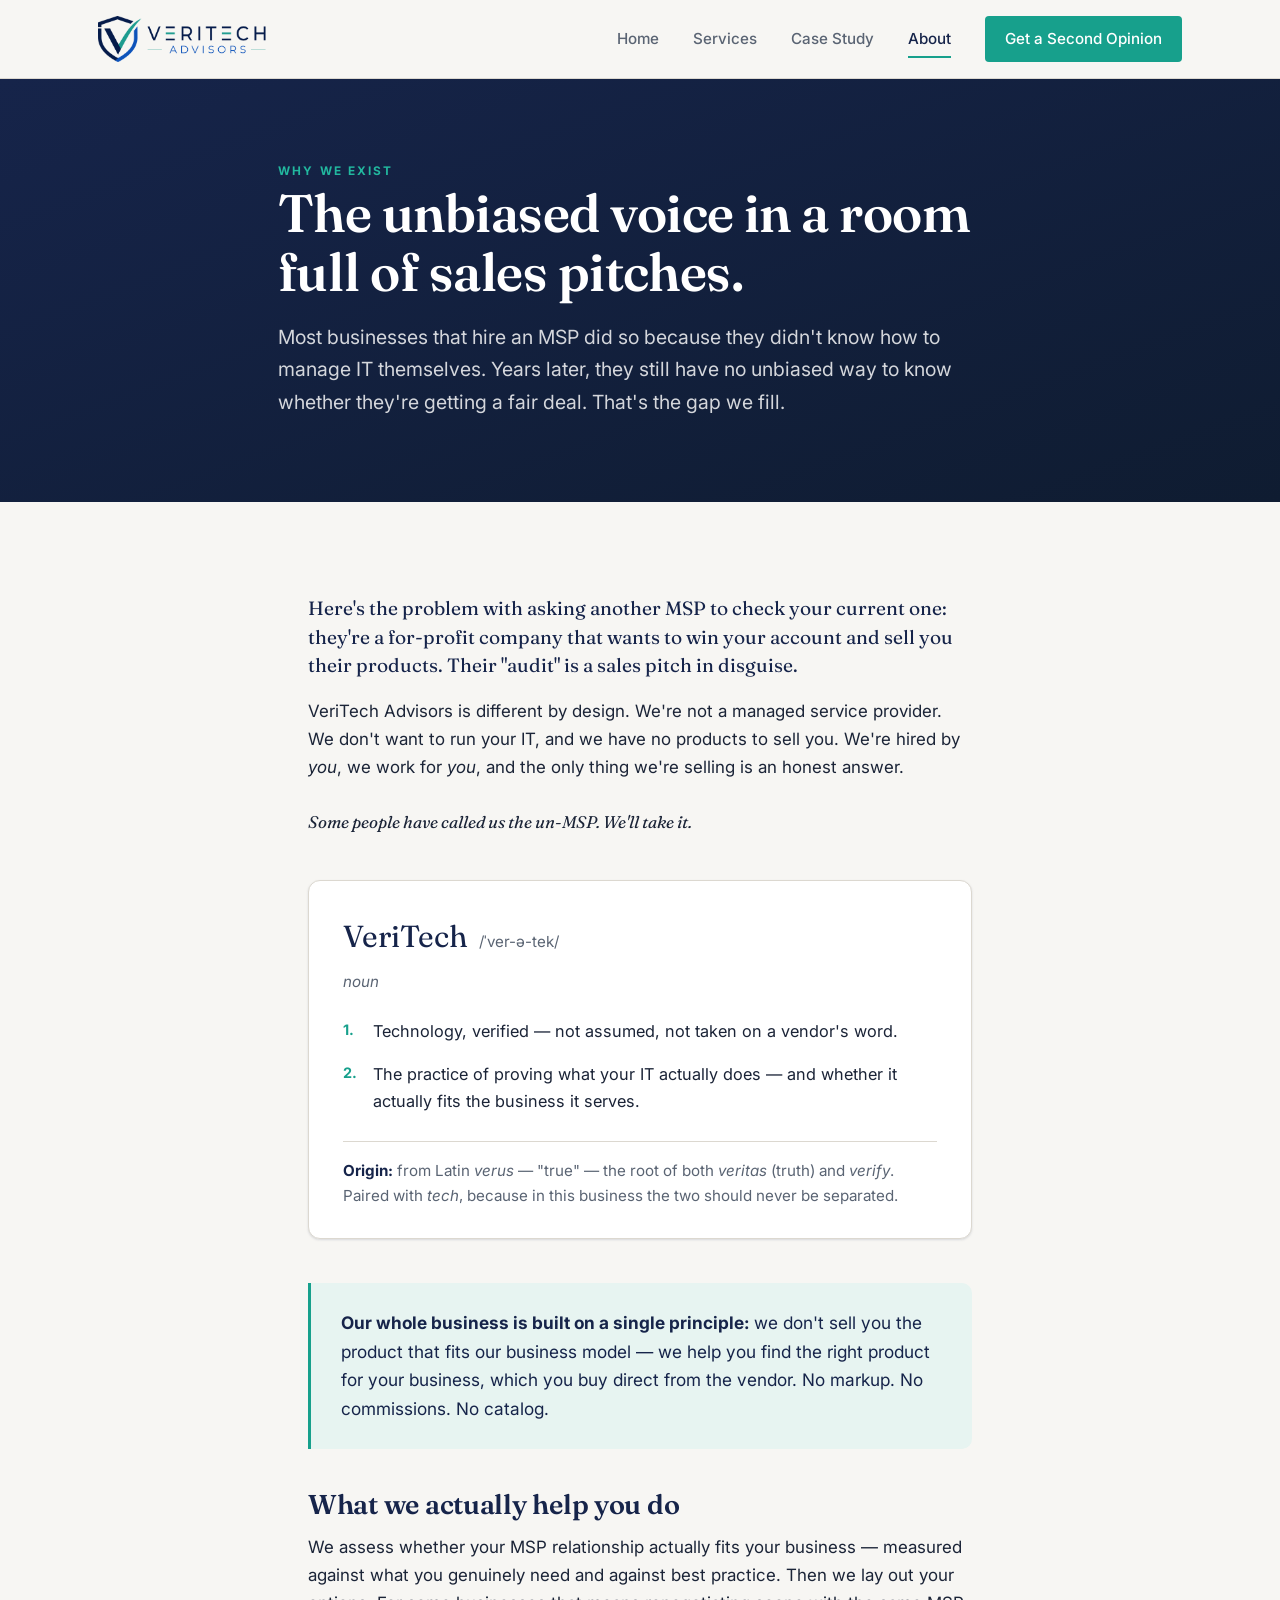
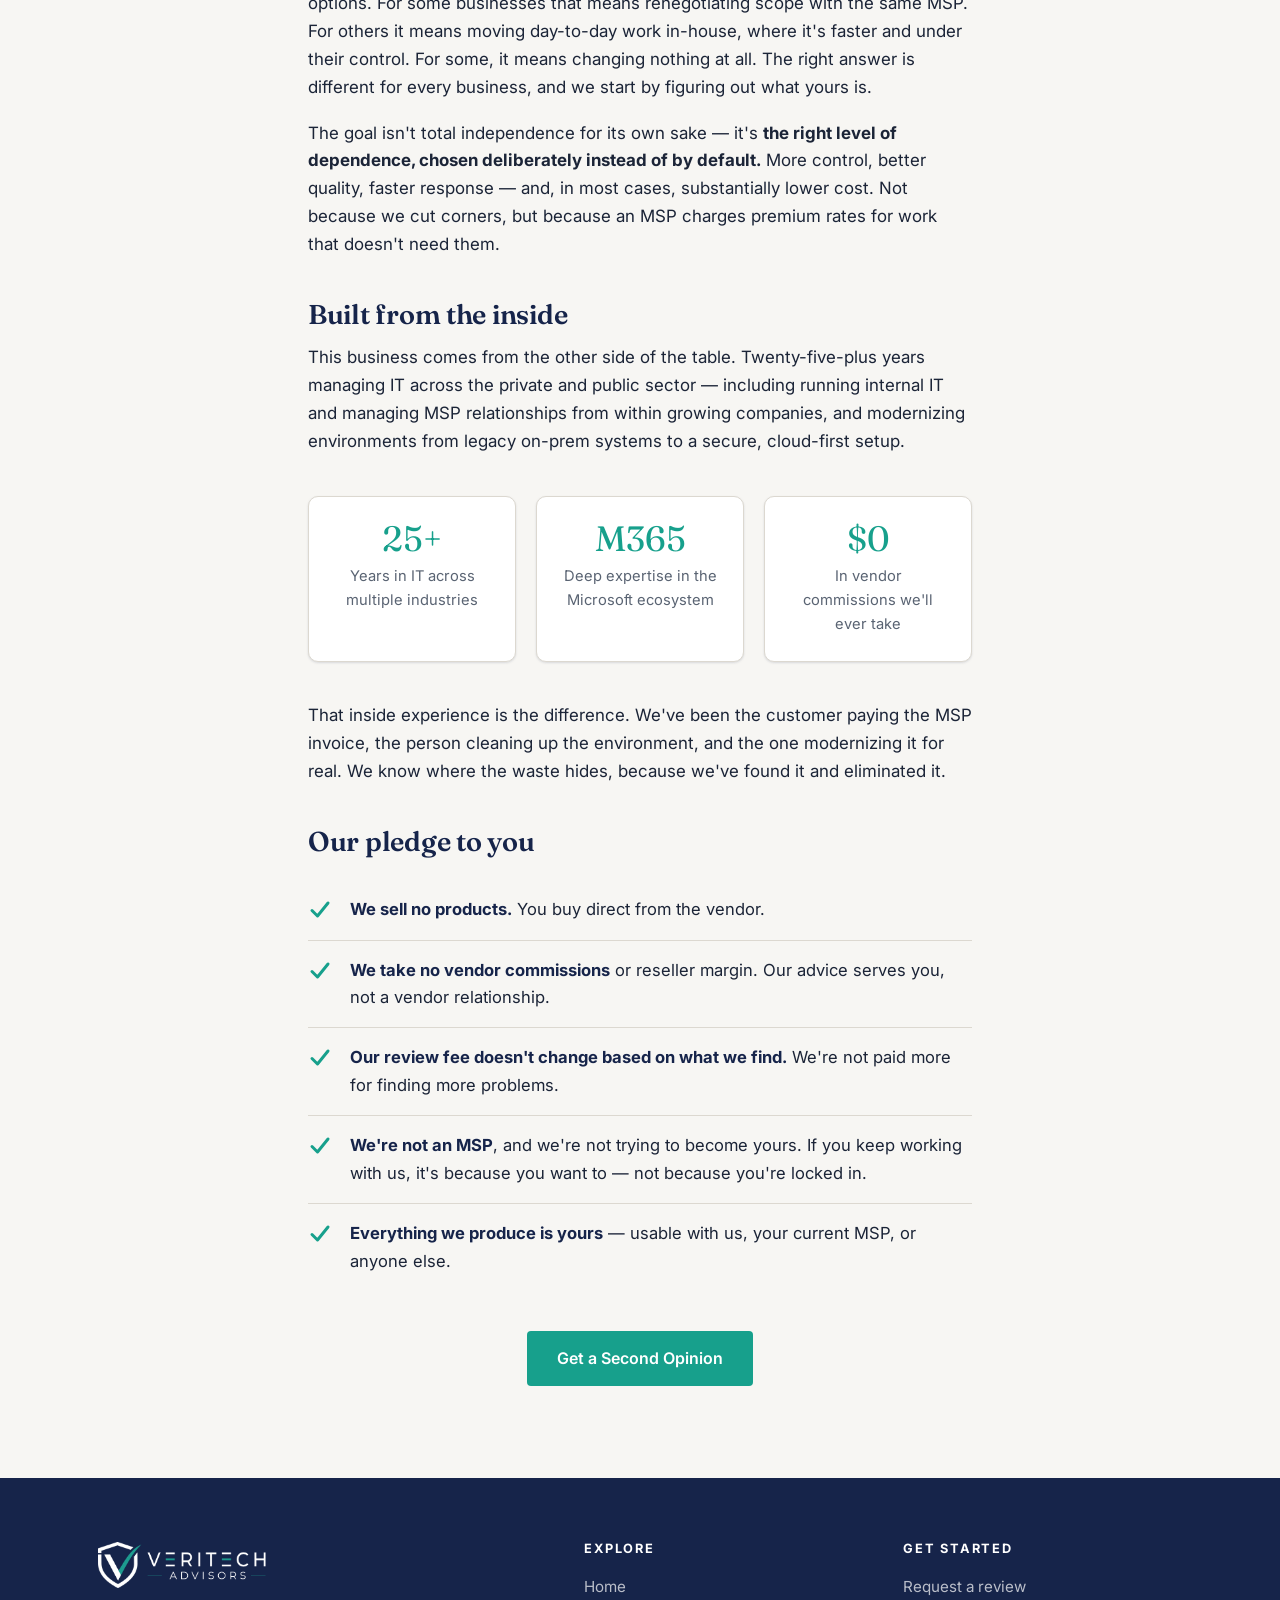
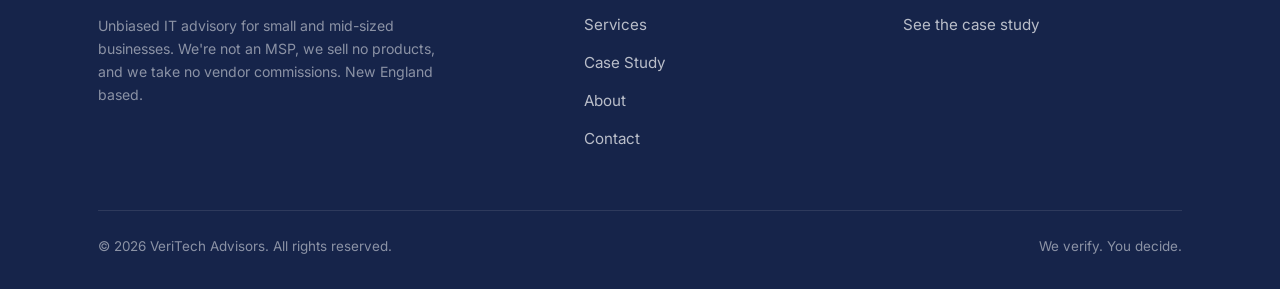
==== commit deb47ad7: "Add files via upload" ====
--- a/about.html
+++ b/about.html
@@ -85,7 +85,7 @@
     <nav class="nav-links" id="navlinks">
       <a href="index.html">Home</a>
       <a href="services.html">Services</a>
-      <a href="sample-report.html">Sample Report</a>
+      <a href="case-study.html">Case Study</a>
       <a href="about.html" class="active">About</a>
       <a href="contact.html" class="nav-cta">Get a Second Opinion</a>
     </nav>
@@ -167,7 +167,7 @@
         <ul>
           <li><a href="index.html">Home</a></li>
           <li><a href="services.html">Services</a></li>
-          <li><a href="sample-report.html">Sample Report</a></li>
+          <li><a href="case-study.html">Case Study</a></li>
           <li><a href="about.html">About</a></li>
           <li><a href="contact.html">Contact</a></li>
         </ul>
@@ -176,7 +176,7 @@
         <h4>Get started</h4>
         <ul>
           <li><a href="contact.html">Request a review</a></li>
-          <li><a href="sample-report.html">See a sample report</a></li>
+          <li><a href="case-study.html">See the case study</a></li>
         </ul>
       </div>
     </div>
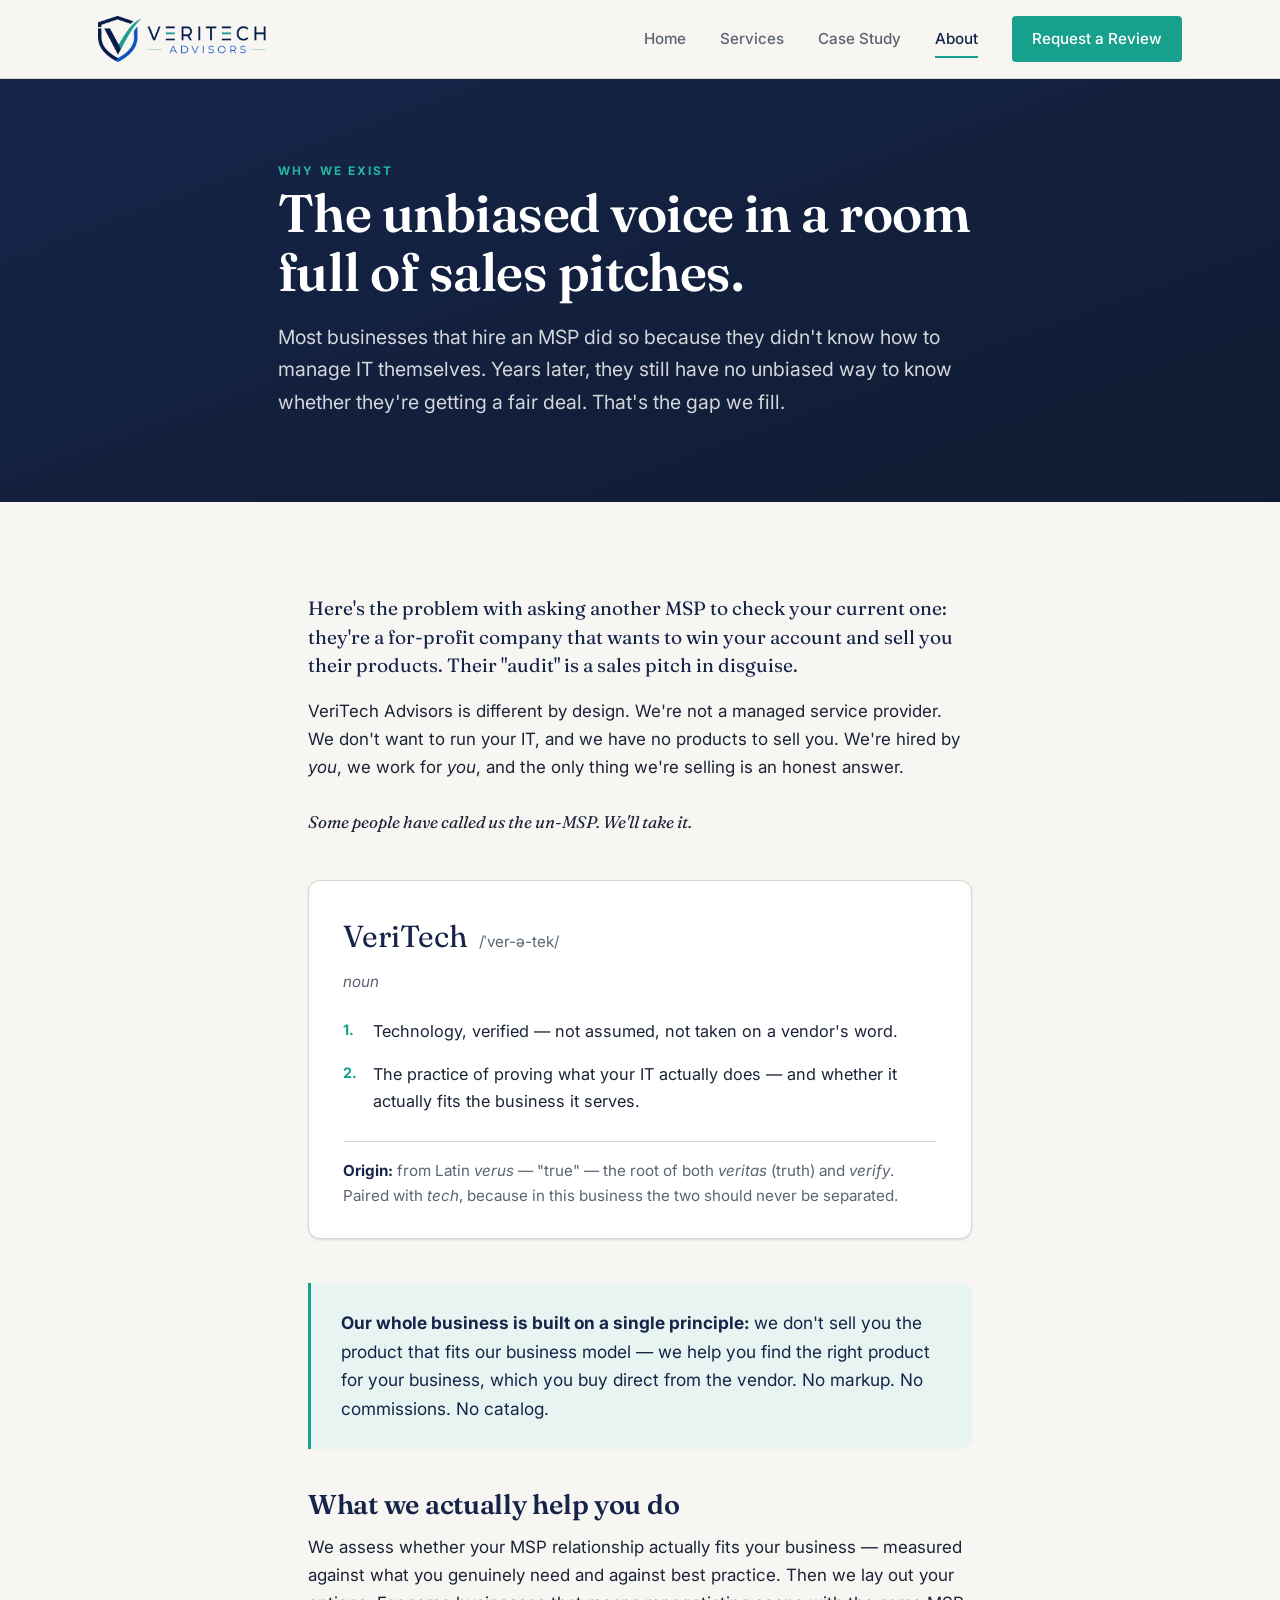
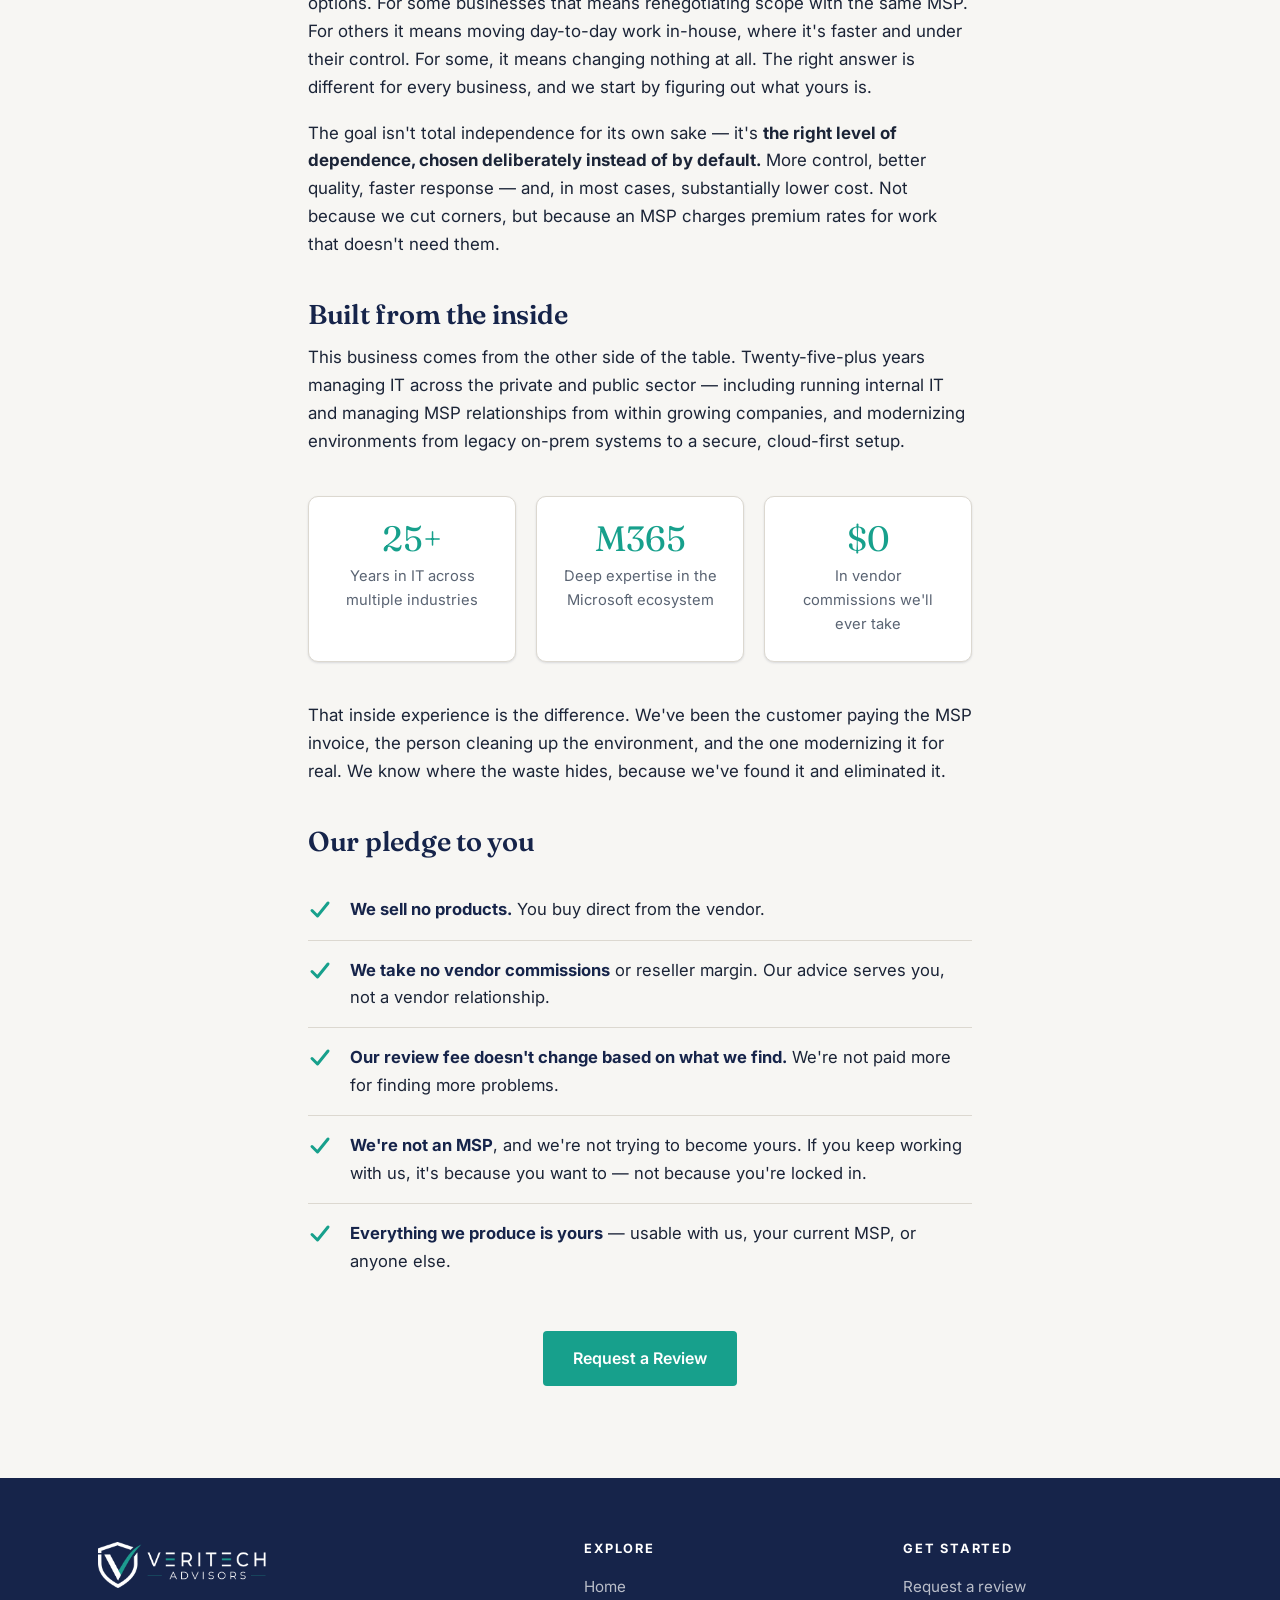
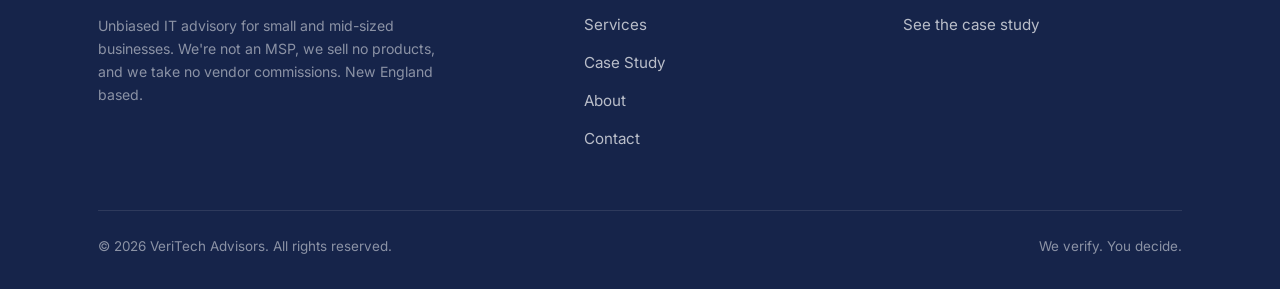
==== commit 1c031bc6: "Add files via upload" ====
--- a/about.html
+++ b/about.html
@@ -87,7 +87,7 @@
       <a href="services.html">Services</a>
       <a href="case-study.html">Case Study</a>
       <a href="about.html" class="active">About</a>
-      <a href="contact.html" class="nav-cta">Get a Second Opinion</a>
+      <a href="contact.html" class="nav-cta">Request a Review</a>
     </nav>
   </div>
 </header>
@@ -150,7 +150,7 @@
     </ul>
 
     <div style="text-align:center; margin-top:40px;">
-      <a href="contact.html" class="btn btn-primary">Get a Second Opinion</a>
+      <a href="contact.html" class="btn btn-primary">Request a Review</a>
     </div>
   </div>
 </section>
